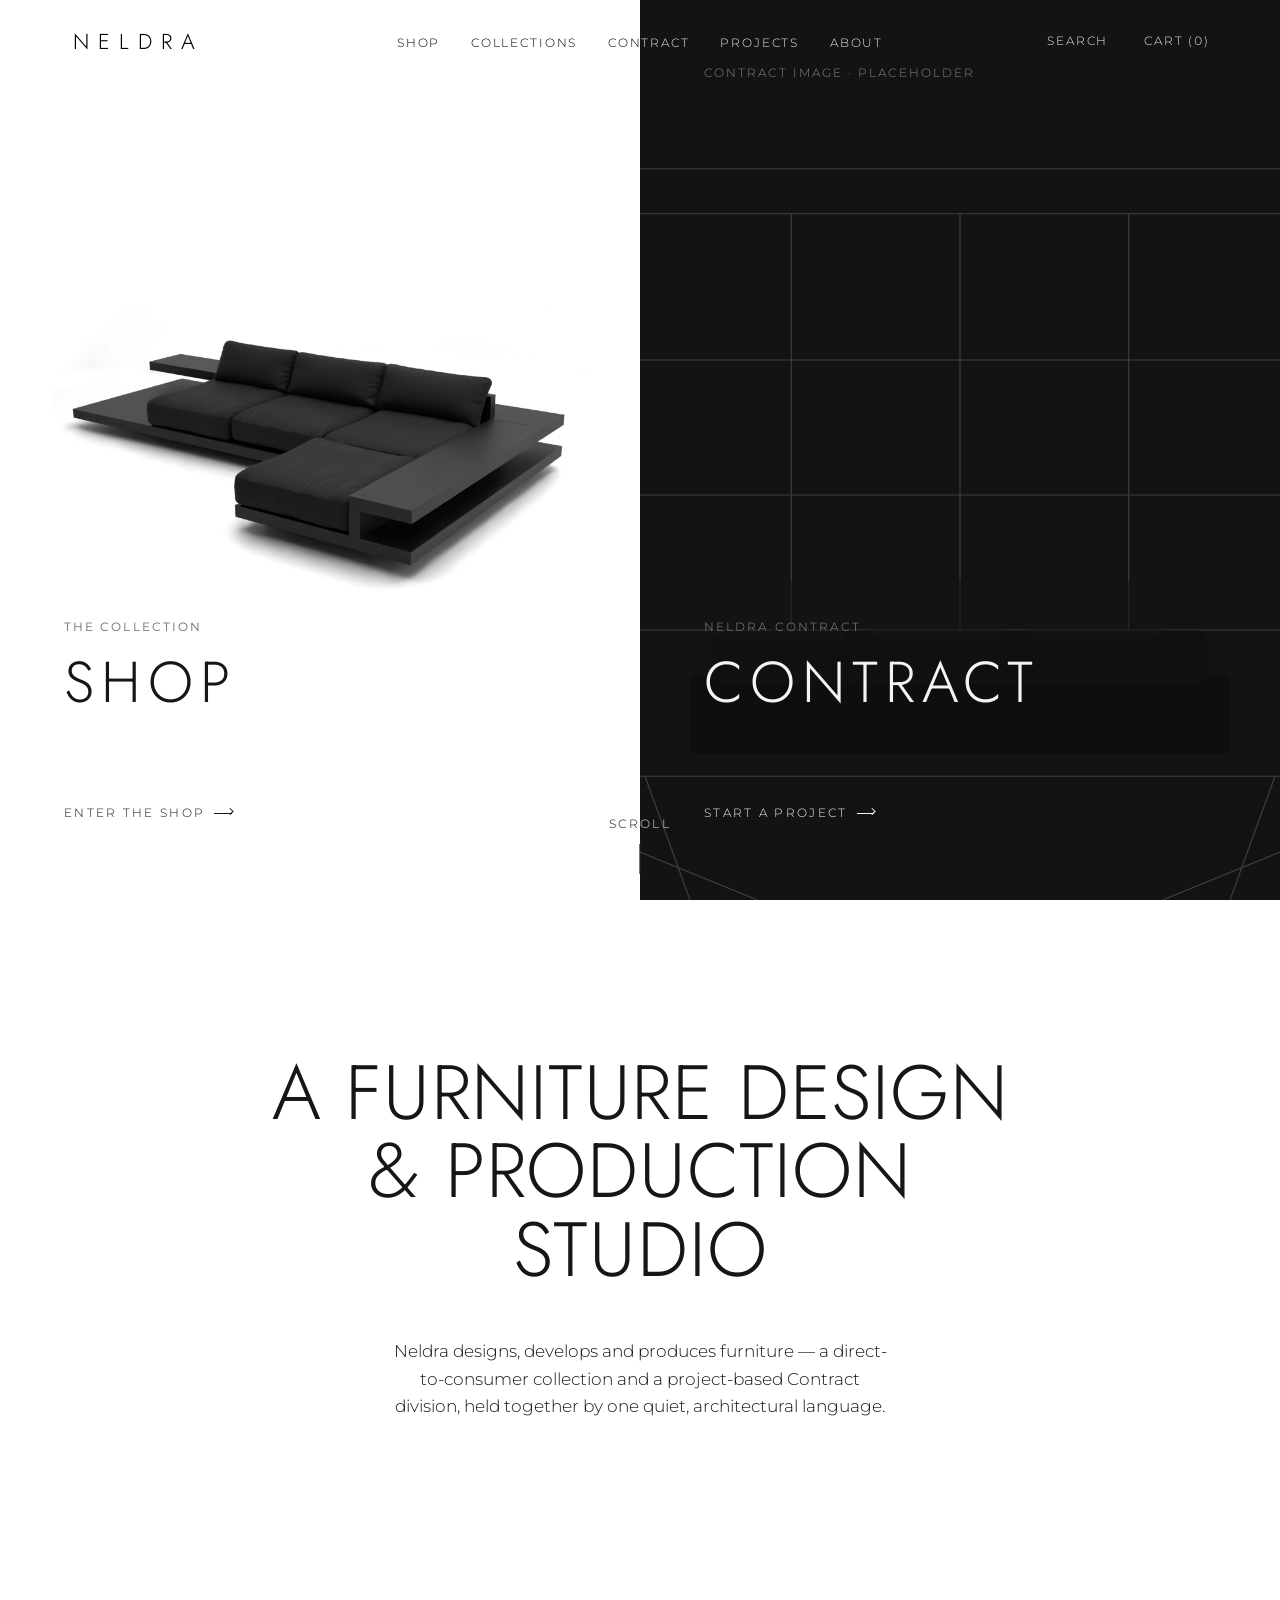
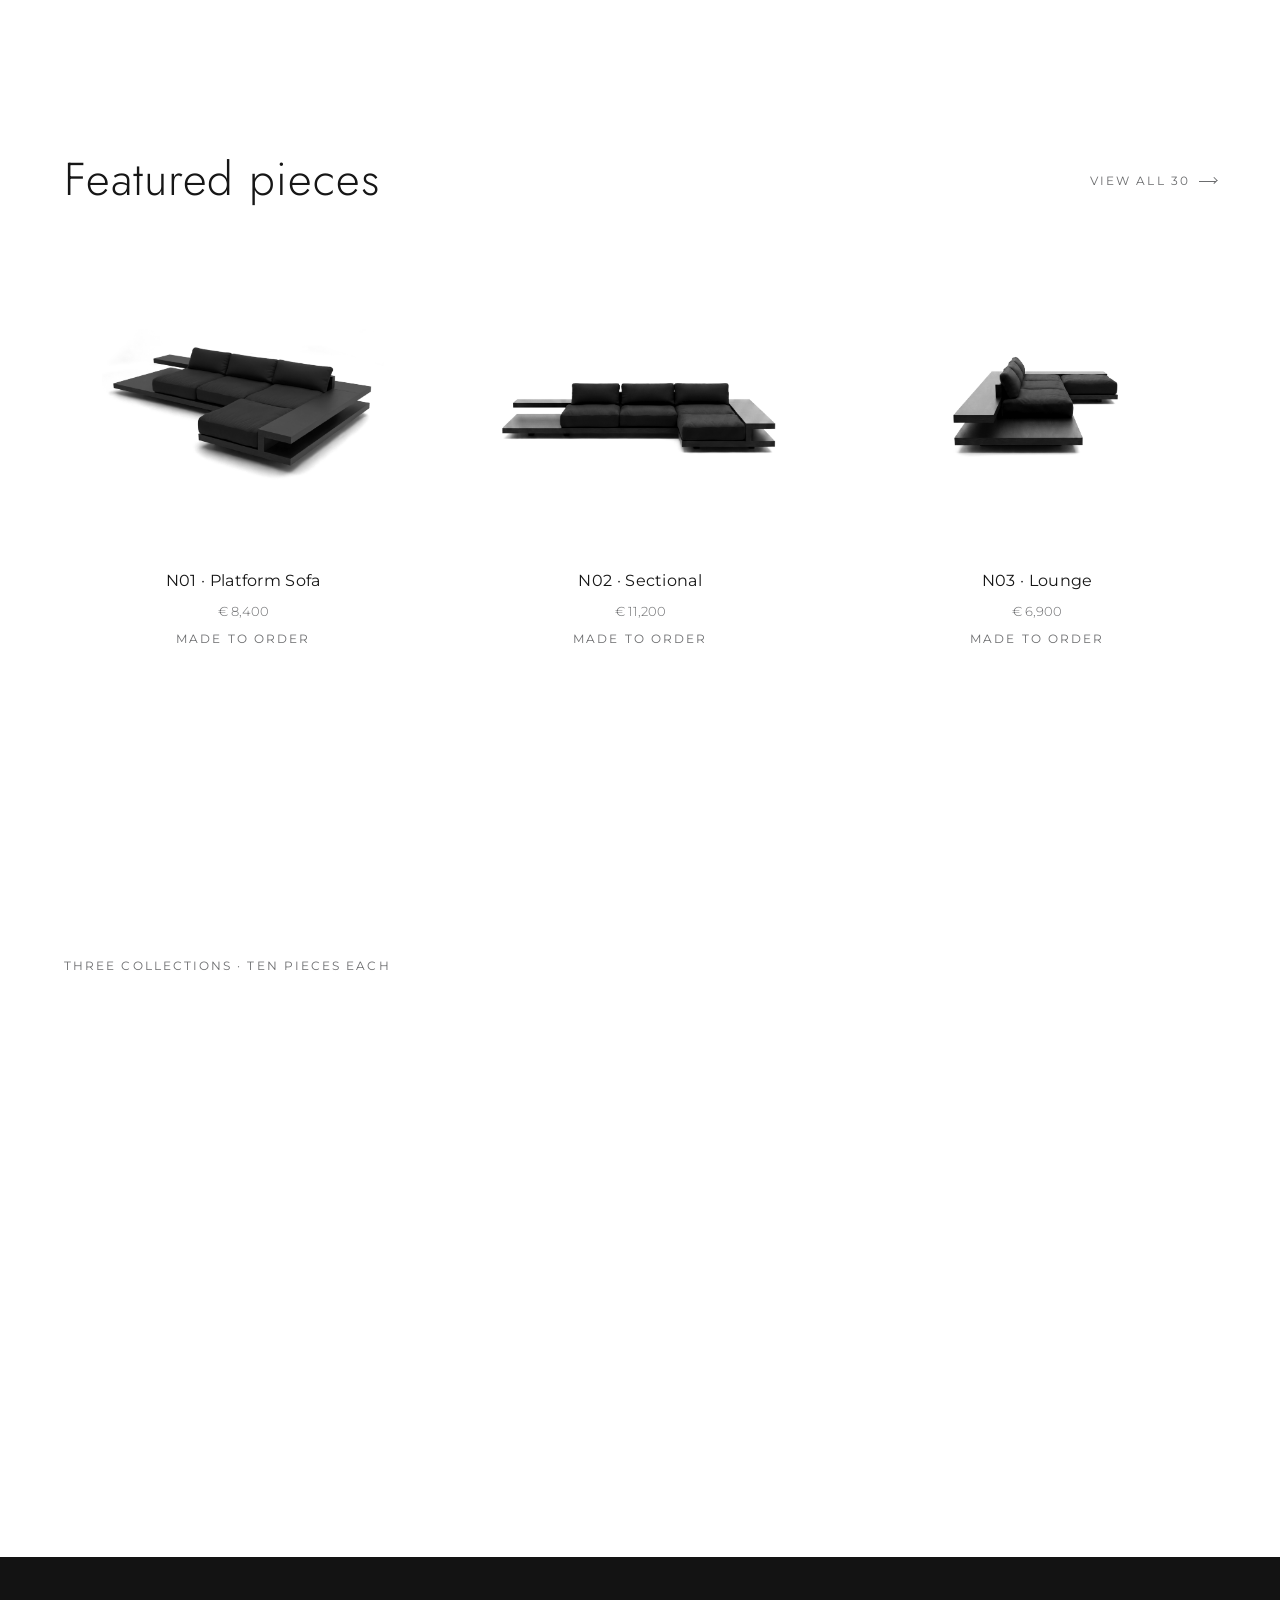
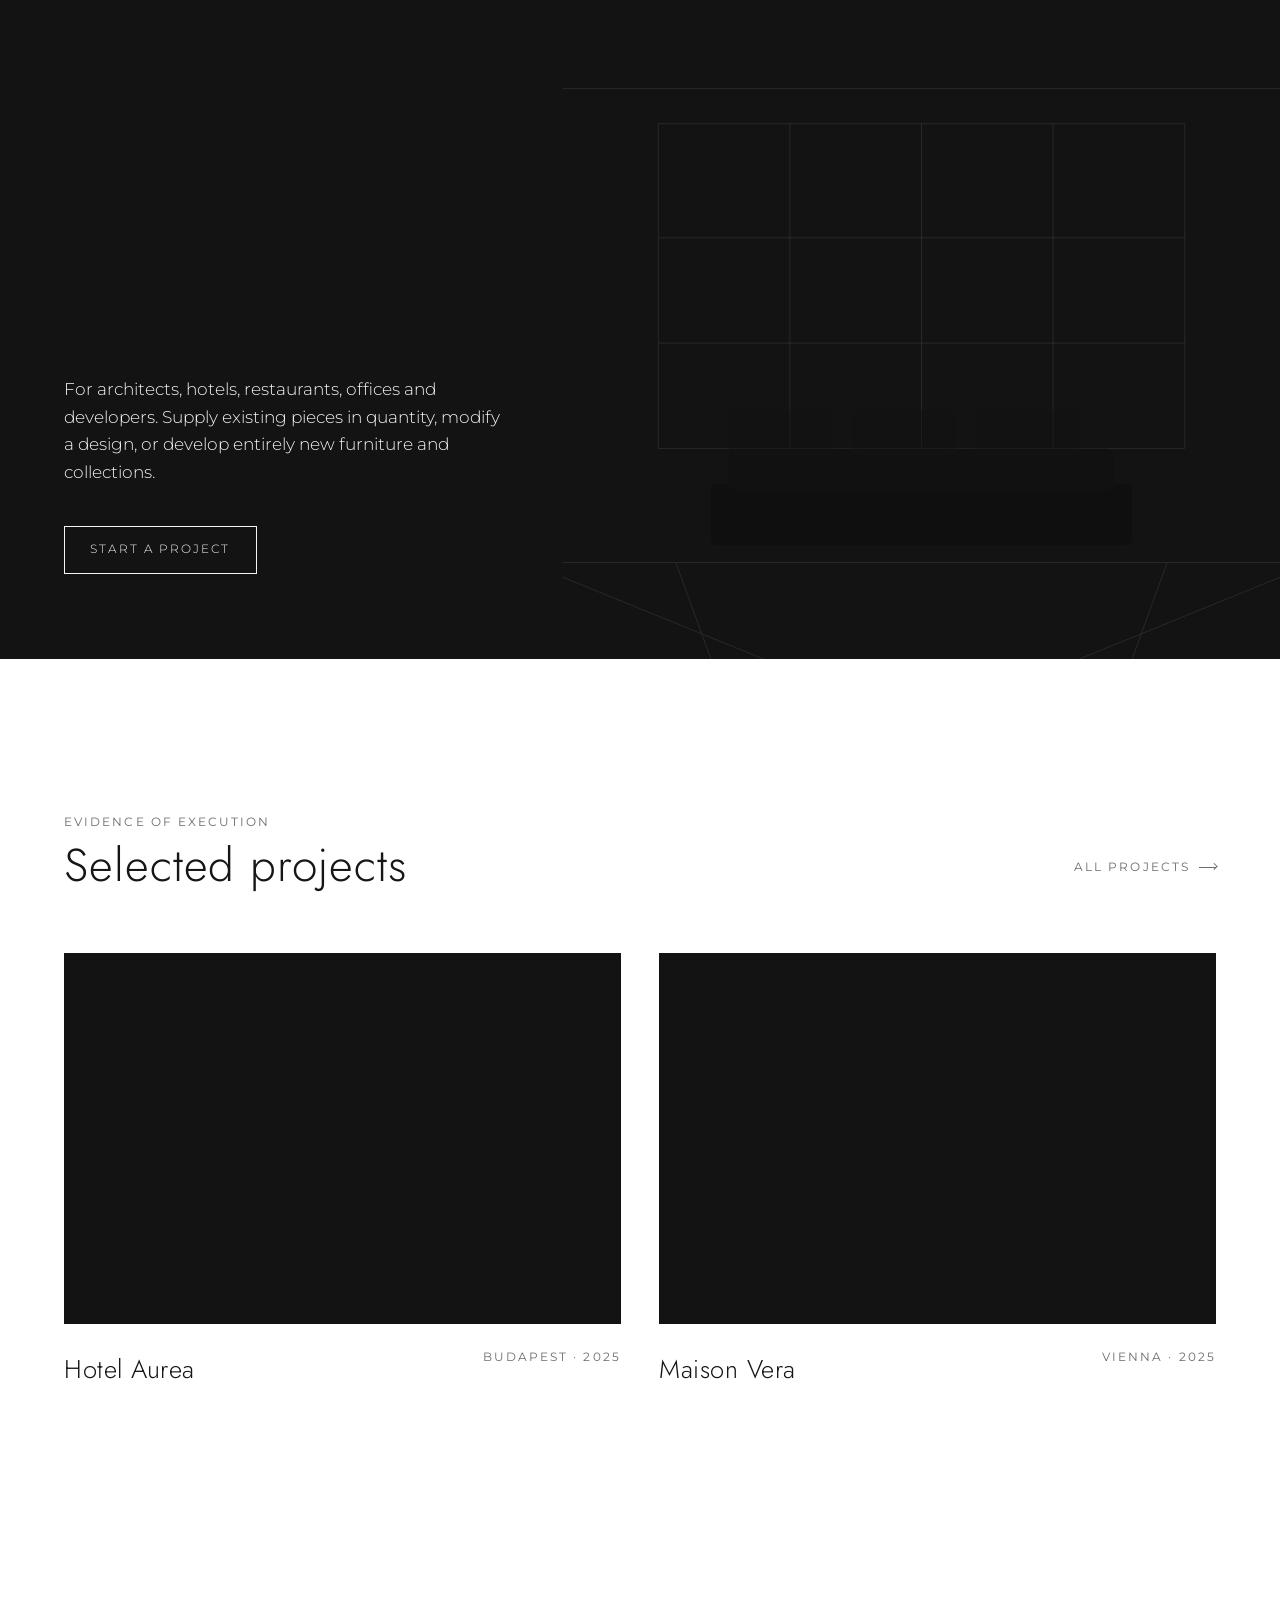
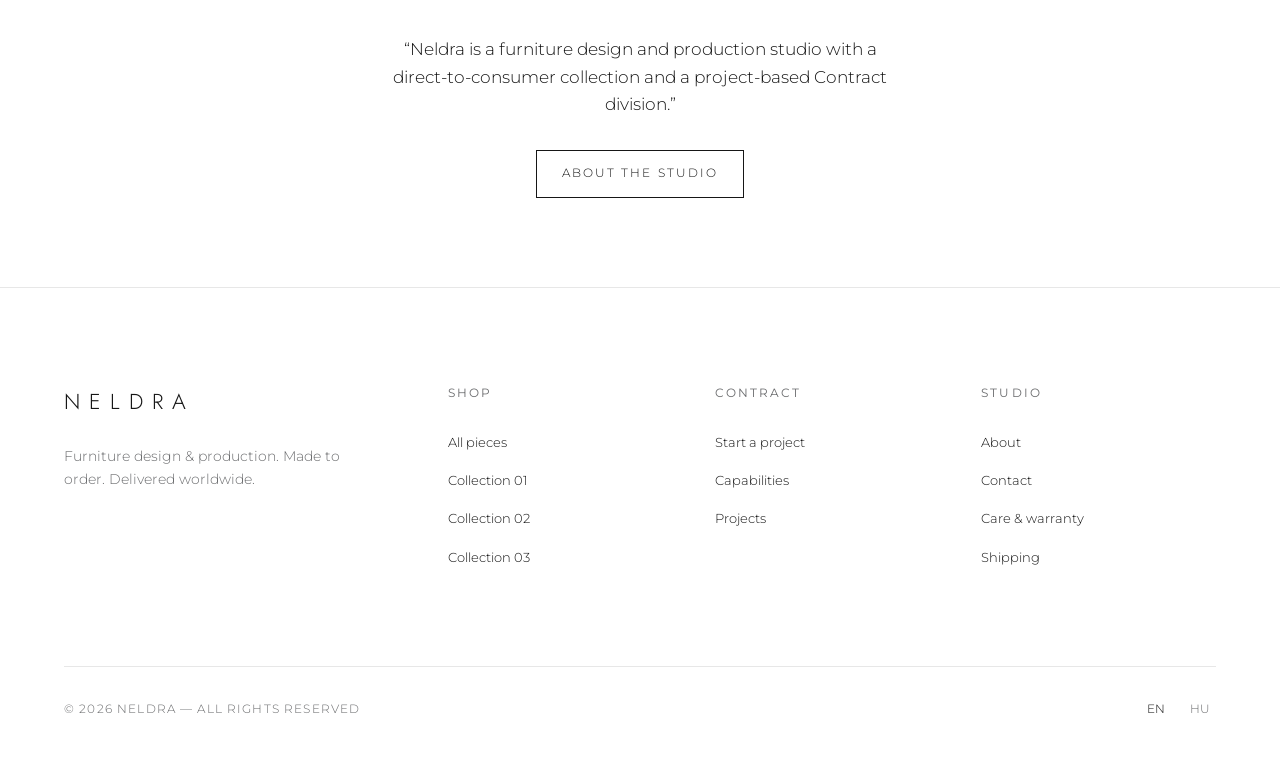
==== index.html @ cc779422 "Wire real N01 product photography into hero, shop grid, product gallery; standalone images via raw U" ====
<!doctype html>
<html lang="en">
<head>
  <meta charset="utf-8">
  <meta name="viewport" content="width=device-width, initial-scale=1">
  <title>NELDRA — Furniture Design & Production Studio</title>
  <meta name="description" content="Neldra is a furniture design and production studio with a direct-to-consumer collection and a project-based Contract division.">
  <link rel="preload" as="font" type="font/woff2" href="wp-content/themes/neldra/assets/fonts/jost-latin.woff2" crossorigin>
  <link rel="preload" as="font" type="font/woff2" href="wp-content/themes/neldra/assets/fonts/montserrat-latin.woff2" crossorigin>
  <link rel="stylesheet" href="wp-content/themes/neldra/assets/css/neldra.css">
</head>
<body data-page="home">
  <a class="btn--ghost" href="#main" style="position:absolute;left:-9999px">Skip to content</a>

  <!-- ===== Overlays ===== -->
  <div class="scrim" data-scrim></div>

  <div class="overlay" id="menu-overlay" role="dialog" aria-modal="true" aria-label="Menu">
    <button class="overlay__close" data-close>Close ×</button>
    <div class="overlay__body">
      <ul class="menu-list stack">
        <li><a href="shop.html">Shop</a></li>
        <li><a href="shop.html">Collections</a></li>
        <li><a href="contract.html">Contract</a></li>
        <li><a href="#projects">Projects</a></li>
        <li><a href="#about">About</a></li>
      </ul>
    </div>
  </div>

  <div class="overlay" id="search-overlay" role="dialog" aria-modal="true" aria-label="Search">
    <button class="overlay__close" data-close>Close ×</button>
    <div class="overlay__body wrap">
      <p class="meta" style="margin-bottom:1rem">Search</p>
      <input class="search-input" type="search" placeholder="Search products & projects…" aria-label="Search">
    </div>
  </div>

  <aside class="drawer" id="cart-drawer" role="dialog" aria-modal="true" aria-label="Cart">
    <div style="display:flex;justify-content:space-between;align-items:center">
      <span class="meta">Cart</span>
      <button class="overlay__close" data-close>Close ×</button>
    </div>
    <div class="overlay__body">
      <p class="body-soft" style="font-size:.9rem">Your cart is empty.</p>
    </div>
    <a class="btn btn--solid" href="shop.html">Explore the collection</a>
  </aside>

  <!-- ===== Header ===== -->
  <header class="site-header site-header--overlay" data-header>
    <div class="site-header__inner wrap">
      <a class="brand" href="index.html" aria-label="Neldra home">NELDRA</a>
      <nav class="nav-primary" aria-label="Primary">
        <ul>
          <li><a class="link" href="shop.html">Shop</a></li>
          <li><a class="link" href="shop.html">Collections</a></li>
          <li><a class="link" href="contract.html">Contract</a></li>
          <li><a class="link" href="#projects">Projects</a></li>
          <li><a class="link" href="#about">About</a></li>
        </ul>
      </nav>
      <div class="nav-util">
        <button data-open="search-overlay" aria-label="Open search">Search</button>
        <button data-open="cart-drawer" aria-label="Open cart">Cart&nbsp;(<span class="cart-count">0</span>)</button>
        <button class="nav-toggle" data-open="menu-overlay" aria-label="Open menu">Menu</button>
      </div>
    </div>
  </header>

  <main id="main">
    <!-- ===== Split-screen hero ===== -->
    <section class="hero" data-hero aria-label="Choose Shop or Contract">
      <a class="panel panel--shop" data-panel="shop" href="shop.html">
        <div class="panel__media">
          <img src="wp-content/themes/neldra/assets/img/products/n01-angle.jpg" alt="Neldra N01 Platform Sofa"
               style="position:absolute;left:50%;top:50%;width:84%;transform:translate(-50%,-50%);object-fit:contain">
        </div>
        <div class="panel__label">
          <span class="meta">The Collection</span>
          <span class="panel__title">Shop</span>
          <span class="panel__intro">Thirty finished pieces across three collections. Made to order, bought online.</span>
          <span class="panel__enter">Enter the shop <i class="arrow"></i></span>
        </div>
      </a>
      <a class="panel panel--contract" data-panel="contract" href="contract.html">
        <div class="panel__media">
          <div class="ph ph--contract"><span class="ph__note">Contract image · placeholder</span></div>
          <img src="wp-content/themes/neldra/assets/img/interior.svg" alt=""
               style="position:absolute;inset:0;width:100%;height:100%;object-fit:cover;opacity:.9">
        </div>
        <div class="panel__label">
          <span class="meta">Neldra Contract</span>
          <span class="panel__title">Contract</span>
          <span class="panel__intro">Furniture for projects, at scale — supplied, modified or developed from scratch.</span>
          <span class="panel__enter">Start a project <i class="arrow"></i></span>
        </div>
      </a>
      <div class="scroll-hint" aria-hidden="true"><span>Scroll</span><i></i></div>
    </section>

    <!-- ===== Brand statement ===== -->
    <section class="statement wrap">
      <h1 class="display upper" data-reveal>A furniture design<br>&amp; production studio</h1>
      <p class="lead" data-reveal data-reveal-delay="1">Neldra designs, develops and produces furniture — a direct-to-consumer collection and a project-based Contract division, held together by one quiet, architectural language.</p>
    </section>

    <!-- ===== Featured pieces ===== -->
    <section class="section wrap" aria-label="Featured pieces">
      <div class="section-head">
        <div>
          <p class="meta" data-reveal>Selected</p>
          <h2 data-reveal>Featured pieces</h2>
        </div>
        <a class="link meta" href="shop.html" data-reveal>View all 30 <i class="arrow"></i></a>
      </div>
      <div class="grid grid--3">
        <a class="product" href="product.html" data-reveal>
          <div class="product__media"><img src="wp-content/themes/neldra/assets/img/products/n01-angle.jpg" alt="N01 Platform Sofa"></div>
          <div class="product__meta">
            <div class="product__name">N01 · Platform Sofa</div>
            <div class="product__price">€ 8,400</div>
            <span class="product__tag meta">Made to order</span>
          </div>
        </a>
        <a class="product" href="product.html" data-reveal data-reveal-delay="1">
          <div class="product__media"><img src="wp-content/themes/neldra/assets/img/products/n01-front.jpg" alt="N02 Sectional"></div>
          <div class="product__meta">
            <div class="product__name">N02 · Sectional</div>
            <div class="product__price">€ 11,200</div>
            <span class="product__tag meta">Made to order</span>
          </div>
        </a>
        <a class="product" href="product.html" data-reveal data-reveal-delay="2">
          <div class="product__media"><img src="wp-content/themes/neldra/assets/img/products/n01-side.jpg" alt="N03 Lounge"></div>
          <div class="product__meta">
            <div class="product__name">N03 · Lounge</div>
            <div class="product__price">€ 6,900</div>
            <span class="product__tag meta">Made to order</span>
          </div>
        </a>
      </div>
    </section>

    <!-- ===== Collections ===== -->
    <section class="section wrap" aria-label="Collections">
      <div class="section-head">
        <div><p class="meta" data-reveal>Three collections · ten pieces each</p><h2 data-reveal>Collections</h2></div>
      </div>
      <div class="grid grid--3">
        <a class="project" href="shop.html" data-reveal>
          <div class="project__media"><div class="ph ph--shop" style="position:relative"><span class="ph__note">Collection 01</span></div></div>
          <div class="project__meta"><span class="project__name">Collection 01</span><span class="meta">10 pieces</span></div>
        </a>
        <a class="project" href="shop.html" data-reveal data-reveal-delay="1">
          <div class="project__media"><div class="ph ph--shop" style="position:relative"><span class="ph__note">Collection 02</span></div></div>
          <div class="project__meta"><span class="project__name">Collection 02</span><span class="meta">10 pieces</span></div>
        </a>
        <a class="project" href="shop.html" data-reveal data-reveal-delay="2">
          <div class="project__media"><div class="ph ph--shop" style="position:relative"><span class="ph__note">Collection 03</span></div></div>
          <div class="project__meta"><span class="project__name">Collection 03</span><span class="meta">10 pieces</span></div>
        </a>
      </div>
    </section>

    <!-- ===== Contract teaser (dark) ===== -->
    <section class="block-dark bleed" id="contract" aria-label="Contract">
      <div class="contract-teaser wrap">
        <div class="panel__media" style="opacity:.5">
          <img src="wp-content/themes/neldra/assets/img/interior.svg" alt="" style="position:absolute;right:0;top:0;width:56%;height:100%;object-fit:cover">
        </div>
        <div class="contract-teaser__content" style="position:relative;z-index:2">
          <p class="meta" data-reveal>Neldra Contract</p>
          <h2 class="display upper" data-reveal data-reveal-delay="1">Furniture for<br>projects, at scale</h2>
          <p class="lead" data-reveal data-reveal-delay="2">For architects, hotels, restaurants, offices and developers. Supply existing pieces in quantity, modify a design, or develop entirely new furniture and collections.</p>
          <p data-reveal data-reveal-delay="3" style="margin-top:2.5rem">
            <a class="btn btn--on-dark" href="contract.html">Start a project</a>
          </p>
        </div>
      </div>
    </section>

    <!-- ===== Projects teaser ===== -->
    <section class="section wrap" id="projects" aria-label="Projects">
      <div class="section-head">
        <div><p class="meta" data-reveal>Evidence of execution</p><h2 data-reveal>Selected projects</h2></div>
        <a class="link meta" href="contract.html" data-reveal>All projects <i class="arrow"></i></a>
      </div>
      <div class="grid grid--2">
        <a class="project" href="contract.html" data-reveal>
          <div class="project__media"><div class="ph ph--contract" style="position:relative"><span class="ph__note">Hotel · Budapest</span></div></div>
          <div class="project__meta"><span class="project__name">Hotel Aurea</span><span class="meta">Budapest · 2025</span></div>
        </a>
        <a class="project" href="contract.html" data-reveal data-reveal-delay="1">
          <div class="project__media"><div class="ph ph--contract" style="position:relative"><span class="ph__note">Restaurant · Vienna</span></div></div>
          <div class="project__meta"><span class="project__name">Maison Vera</span><span class="meta">Vienna · 2025</span></div>
        </a>
      </div>
    </section>

    <!-- ===== About strip ===== -->
    <section class="section--tight wrap center" id="about">
      <p class="lead" data-reveal style="margin-inline:auto">“Neldra is a furniture design and production studio with a direct-to-consumer collection and a project-based Contract division.”</p>
      <p data-reveal data-reveal-delay="1" style="margin-top:2rem"><a class="btn" href="#about">About the studio</a></p>
    </section>
  </main>

  <!-- ===== Footer ===== -->
  <footer class="site-footer">
    <div class="wrap">
      <div class="footer-grid">
        <div class="footer-brand">
          <span class="brand">NELDRA</span>
          <p class="body-soft" style="font-size:.85rem;max-width:32ch">Furniture design &amp; production. Made to order. Delivered worldwide.</p>
        </div>
        <div class="footer-col">
          <h4>Shop</h4>
          <ul><li><a class="link" href="shop.html">All pieces</a></li><li><a class="link" href="shop.html">Collection 01</a></li><li><a class="link" href="shop.html">Collection 02</a></li><li><a class="link" href="shop.html">Collection 03</a></li></ul>
        </div>
        <div class="footer-col">
          <h4>Contract</h4>
          <ul><li><a class="link" href="contract.html">Start a project</a></li><li><a class="link" href="contract.html">Capabilities</a></li><li><a class="link" href="contract.html">Projects</a></li></ul>
        </div>
        <div class="footer-col">
          <h4>Studio</h4>
          <ul><li><a class="link" href="#about">About</a></li><li><a class="link" href="#">Contact</a></li><li><a class="link" href="#">Care &amp; warranty</a></li><li><a class="link" href="#">Shipping</a></li></ul>
        </div>
      </div>
      <div class="footer-bottom">
        <span>© 2026 Neldra — All rights reserved</span>
        <span class="lang-switch" data-lang>
          <button aria-pressed="true">EN</button>
          <button aria-pressed="false">HU</button>
        </span>
      </div>
    </div>
  </footer>

  <script src="wp-content/themes/neldra/assets/js/neldra.js"></script>
</body>
</html>
---- wp-content/themes/neldra/assets/css/neldra.css ----
/* ==========================================================================
   NELDRA — Design System
   A white architectural gallery. Furniture is the hero. Whitespace is a
   feature. Motion is quiet. See /docs/02-design-system.md.
   ========================================================================== */
@import url("../fonts/fonts.css");

/* --------------------------------------------------------------------------
   1. Tokens
   -------------------------------------------------------------------------- */
:root {
  /* Colour */
  --c-bg:          #ffffff;
  --c-bg-soft:     #f7f7f6;
  --c-grey-light:  #e8e9ea;
  --c-grey-mid:    #a5a7a9;
  --c-text:        #161616;
  --c-text-soft:   #6b6c6e;
  --c-line:        rgba(22, 22, 22, .10);
  --c-line-soft:   rgba(22, 22, 22, .06);
  --c-dark:        #131313;
  --c-on-dark:     #f4f4f3;
  --c-accent:      #8a97a0; /* cold, desaturated — used almost never */

  /* Type */
  --font-display: "TRT Cenzo Demo", "Jost", "Montserrat", system-ui, sans-serif;
  --font-body:    "Montserrat", system-ui, -apple-system, "Segoe UI", sans-serif;

  /* Fluid type scale */
  --fs-hero:    clamp(3rem, 9vw, 8rem);
  --fs-display: clamp(2.4rem, 6vw, 5.5rem);
  --fs-h2:      clamp(1.8rem, 3.6vw, 3.4rem);
  --fs-h3:      clamp(1.3rem, 2vw, 1.9rem);
  --fs-lead:    clamp(1.05rem, 1.35vw, 1.35rem);
  --fs-body:    1rem;
  --fs-small:   .8125rem;
  --fs-meta:    .72rem;

  /* Spacing (8px base) */
  --sp-1: .5rem;   --sp-2: 1rem;   --sp-3: 1.5rem;  --sp-4: 2rem;
  --sp-6: 3rem;    --sp-8: 4rem;   --sp-12: 6rem;   --sp-16: 8rem;
  --sp-24: 12rem;  --sp-32: 16rem;
  --section-y: clamp(5rem, 12vw, 12rem);

  /* Layout */
  --wrap: 1600px;
  --gutter: clamp(1.25rem, 5vw, 5rem);
  --header-h: 84px;

  /* Motion */
  --ease-brand: cubic-bezier(.22, 1, .36, 1);
  --ease-soft:  cubic-bezier(.4, 0, .2, 1);
  --dur-fast: .2s;
  --dur-base: .45s;
  --dur-slow: .65s;

  /* z-index */
  --z-header: 100;
  --z-overlay: 200;
  --z-cursor: 500;
}

/* --------------------------------------------------------------------------
   2. Reset / base
   -------------------------------------------------------------------------- */
*, *::before, *::after { box-sizing: border-box; }
* { margin: 0; }
html {
  -webkit-text-size-adjust: 100%;
  scroll-behavior: smooth;
}
body {
  font-family: var(--font-body);
  font-weight: 300;
  font-size: var(--fs-body);
  line-height: 1.7;
  color: var(--c-text);
  background: var(--c-bg);
  -webkit-font-smoothing: antialiased;
  -moz-osx-font-smoothing: grayscale;
  text-rendering: optimizeLegibility;
  overflow-x: hidden;
}
img, picture, svg, video { display: block; max-width: 100%; height: auto; }
a { color: inherit; text-decoration: none; }
button { font: inherit; color: inherit; background: none; border: 0; cursor: pointer; }
ul { list-style: none; padding: 0; }
::selection { background: var(--c-text); color: var(--c-bg); }
:focus-visible { outline: 1.5px solid var(--c-text); outline-offset: 3px; }

/* --------------------------------------------------------------------------
   3. Typography helpers
   -------------------------------------------------------------------------- */
.display, h1, h2, h3 {
  font-family: var(--font-display);
  font-weight: 300;
  line-height: 1.02;
  letter-spacing: .01em;
}
.hero-title { font-size: var(--fs-hero); letter-spacing: .04em; }
.display    { font-size: var(--fs-display); }
h2, .h2     { font-size: var(--fs-h2); letter-spacing: .02em; }
h3, .h3     { font-size: var(--fs-h3); letter-spacing: .02em; }
.upper { text-transform: uppercase; }
.lead {
  font-size: var(--fs-lead);
  line-height: 1.6;
  font-weight: 300;
  max-width: 46ch;
  color: var(--c-text);
}
.meta {
  font-family: var(--font-body);
  font-size: var(--fs-meta);
  letter-spacing: .18em;
  text-transform: uppercase;
  font-weight: 400;
  color: var(--c-text-soft);
}
.body-soft { color: var(--c-text-soft); }

/* --------------------------------------------------------------------------
   4. Layout primitives
   -------------------------------------------------------------------------- */
.wrap {
  width: 100%;
  max-width: var(--wrap);
  margin-inline: auto;
  padding-inline: var(--gutter);
}
.section { padding-block: var(--section-y); }
.section--tight { padding-block: clamp(3rem, 7vw, 7rem); }
.bleed { width: 100%; }
.stack > * + * { margin-top: var(--sp-3); }
.center { text-align: center; }
.divider { height: 1px; background: var(--c-line); border: 0; }

/* --------------------------------------------------------------------------
   5. Buttons / links
   -------------------------------------------------------------------------- */
.btn {
  display: inline-flex;
  align-items: center;
  gap: .8em;
  font-family: var(--font-body);
  font-size: var(--fs-meta);
  letter-spacing: .18em;
  text-transform: uppercase;
  padding: 1.15em 2.2em;
  border: 1px solid var(--c-text);
  color: var(--c-text);
  background: transparent;
  transition: background var(--dur-base) var(--ease-soft),
              color var(--dur-base) var(--ease-soft);
}
.btn:hover { background: var(--c-text); color: var(--c-bg); }
.btn--solid { background: var(--c-text); color: var(--c-bg); }
.btn--solid:hover { background: transparent; color: var(--c-text); }
.btn--ghost { border-color: transparent; padding-inline: 0; }
.btn--on-dark { border-color: var(--c-on-dark); color: var(--c-on-dark); }
.btn--on-dark:hover { background: var(--c-on-dark); color: var(--c-dark); }

/* animated underline link */
.link {
  position: relative;
  display: inline-block;
  padding-bottom: 2px;
}
.link::after {
  content: "";
  position: absolute;
  left: 0; bottom: 0;
  width: 100%; height: 1px;
  background: currentColor;
  transform: scaleX(0);
  transform-origin: right;
  transition: transform var(--dur-base) var(--ease-brand);
}
.link:hover::after { transform: scaleX(1); transform-origin: left; }

/* --------------------------------------------------------------------------
   6. Header / overlay nav
   -------------------------------------------------------------------------- */
.site-header {
  position: fixed;
  inset: 0 0 auto 0;
  z-index: var(--z-header);
  height: var(--header-h);
  display: flex;
  align-items: center;
  transition: background var(--dur-base) var(--ease-soft),
              transform var(--dur-base) var(--ease-soft),
              height var(--dur-base) var(--ease-soft);
}
.site-header__inner {
  width: 100%;
  max-width: none;
  display: grid;
  grid-template-columns: 1fr auto 1fr;
  align-items: center;
  gap: var(--sp-4);
}
/* Over the split hero: blend so the wordmark/nav read on light AND dark. */
.site-header--overlay { mix-blend-mode: difference; }
.site-header--overlay .site-header__inner,
.site-header--overlay a,
.site-header--overlay button { color: #fff; }
/* Solid state (internal pages or after scrolling past hero) */
.site-header--solid {
  background: rgba(255,255,255,.85);
  -webkit-backdrop-filter: blur(12px);
  backdrop-filter: blur(12px);
  border-bottom: 1px solid var(--c-line-soft);
  mix-blend-mode: normal;
}
.site-header--solid a, .site-header--solid button { color: var(--c-text); }
.site-header.is-hidden { transform: translateY(-100%); }

.brand {
  font-family: var(--font-display);
  font-weight: 300;
  font-size: 1.35rem;
  letter-spacing: .42em;
  text-transform: uppercase;
  padding-left: .42em; /* optically balance the tracking */
}
.nav-primary { justify-self: center; }
.nav-primary ul { display: flex; gap: clamp(1rem, 2.4vw, 2.6rem); }
.nav-primary a { font-size: var(--fs-meta); letter-spacing: .16em; text-transform: uppercase; }
.nav-util {
  justify-self: end;
  display: flex;
  align-items: center;
  gap: var(--sp-3);
}
.nav-util button { font-size: var(--fs-meta); letter-spacing: .16em; text-transform: uppercase; }
.cart-count { font-variant-numeric: tabular-nums; }
.nav-toggle { display: none; }

/* --------------------------------------------------------------------------
   7. Split-screen hero
   -------------------------------------------------------------------------- */
.hero {
  height: 100svh;
  min-height: 640px;
  width: 100%;
  display: flex;
  overflow: hidden;
}
.panel {
  position: relative;
  flex: 1 1 0%;   /* basis 0 so flex-grow ratios drive the moving boundary */
  min-width: 0;
  display: flex;
  align-items: flex-end;
  overflow: hidden;
  color: var(--c-on-dark);
  transition: flex-grow var(--dur-slow) var(--ease-brand);
  will-change: flex-grow;
}
/* moving boundary via flex-grow */
.hero[data-hover="shop"]     .panel--shop     { flex-grow: 1.6; }
.hero[data-hover="shop"]     .panel--contract { flex-grow: .9; }
.hero[data-hover="contract"] .panel--contract { flex-grow: 1.6; }
.hero[data-hover="contract"] .panel--shop     { flex-grow: .9; }

.panel__media {
  position: absolute;
  inset: 0;
  transition: transform var(--dur-slow) var(--ease-brand);
  will-change: transform;
}
.panel:hover .panel__media,
.hero[data-hover] .panel.is-active .panel__media { transform: scale(1.04); }

.panel__label {
  position: relative;
  z-index: 2;
  padding: var(--gutter);
  padding-bottom: clamp(2.5rem, 6vw, 5rem);
  width: 100%;
  display: flex;
  flex-direction: column;
  gap: var(--sp-2);
}
.panel__title {
  font-family: var(--font-display);
  font-weight: 300;
  font-size: clamp(2.2rem, 4.5vw, 4.5rem);
  letter-spacing: .12em;
  text-transform: uppercase;
  line-height: 1;
}
.panel__intro {
  font-size: var(--fs-small);
  letter-spacing: .04em;
  max-width: 34ch;
  opacity: .85;
  transform: translateY(6px);
  opacity: 0;
  transition: opacity var(--dur-base) var(--ease-brand) .05s,
              transform var(--dur-base) var(--ease-brand) .05s;
}
.panel:hover .panel__intro,
.panel.is-active .panel__intro,
.panel:focus-visible .panel__intro { opacity: .9; transform: none; }
.panel__enter {
  margin-top: var(--sp-2);
  font-size: var(--fs-meta);
  letter-spacing: .2em;
  text-transform: uppercase;
  display: inline-flex;
  align-items: center;
  gap: .7em;
}
.panel__enter .arrow { margin-left: .1em; transition: transform var(--dur-base) var(--ease-brand); }
.panel:hover .panel__enter .arrow { transform: translateX(6px); }

/* CSS-drawn arrow (font-independent, always renders) */
.arrow {
  display: inline-block;
  position: relative;
  width: 1.5em;
  height: 1px;
  background: currentColor;
  vertical-align: middle;
  margin-left: .35em;
}
.arrow::after {
  content: "";
  position: absolute;
  right: 0; top: 50%;
  width: .42em; height: .42em;
  border-top: 1px solid currentColor;
  border-right: 1px solid currentColor;
  transform: translateY(-50%) rotate(45deg);
  transform-origin: right center;
}

/* thin dividing line between panels */
.hero::after {
  content: "";
  position: absolute;
  top: 0; bottom: 0; left: 50%;
  width: 1px;
  background: rgba(255,255,255,.35);
  z-index: 3;
  pointer-events: none;
  opacity: 0;
  transition: opacity var(--dur-base) ease;
}

/* Placeholder art (until real photography is dropped in) */
.ph { position: absolute; inset: 0; }
.ph--shop { background: #f2f2f0; }
.ph--contract { background: var(--c-dark); }
.ph__note {
  position: absolute; top: var(--gutter); left: var(--gutter);
  font-size: var(--fs-meta); letter-spacing: .18em; text-transform: uppercase;
  opacity: .5;
}
.ph--shop .ph__note { color: #9a9a97; }
.panel--shop { color: var(--c-text); background: #fff; }
.panel--shop .panel__intro { opacity: 0; }
.panel--shop:hover .panel__intro,
.panel--shop.is-active .panel__intro { opacity: .7; }

/* scroll hint */
.scroll-hint {
  position: absolute;
  left: 50%; bottom: 1.6rem;
  transform: translateX(-50%);
  z-index: 5;
  font-size: var(--fs-meta);
  letter-spacing: .2em;
  text-transform: uppercase;
  color: #fff;
  mix-blend-mode: difference;
  display: flex; flex-direction: column; align-items: center; gap: .6rem;
}
.scroll-hint span { animation: nudge 2.4s var(--ease-soft) infinite; }
.scroll-hint i { width: 1px; height: 30px; background: currentColor; display: block; opacity: .6; }
@keyframes nudge { 0%,100% { transform: translateY(0);} 50% { transform: translateY(6px);} }

/* --------------------------------------------------------------------------
   8. Editorial / content sections
   -------------------------------------------------------------------------- */
.statement {
  padding-block: var(--section-y);
  text-align: center;
}
.statement .display { max-width: 18ch; margin-inline: auto; }
.statement .lead { margin: var(--sp-6) auto 0; text-align: center; }

.section-head {
  display: flex;
  align-items: flex-end;
  justify-content: space-between;
  gap: var(--sp-4);
  margin-bottom: var(--sp-8);
  flex-wrap: wrap;
}
.section-head .meta { margin-bottom: .6rem; }

/* Full-bleed image block (editorial) */
.figure {
  position: relative;
  width: 100%;
  aspect-ratio: 16 / 9;
  background: var(--c-bg-soft);
  overflow: hidden;
}
.figure--tall { aspect-ratio: 4 / 5; }
.figure__media { position: absolute; inset: 0; }
.figure img { width: 100%; height: 100%; object-fit: cover; }

/* --------------------------------------------------------------------------
   9. Product card (borderless, floats on white)
   -------------------------------------------------------------------------- */
.grid {
  display: grid;
  gap: clamp(2rem, 4vw, 4.5rem) clamp(1.5rem, 3vw, 3rem);
}
.grid--2 { grid-template-columns: repeat(2, 1fr); }
.grid--3 { grid-template-columns: repeat(3, 1fr); }
.grid--4 { grid-template-columns: repeat(4, 1fr); }
.grid--5 { grid-template-columns: repeat(5, 1fr); }

.product {
  display: flex;
  flex-direction: column;
  align-items: center;
  text-align: center;
}
.product__media {
  position: relative;
  width: 100%;
  aspect-ratio: 4 / 3;
  display: grid;
  place-items: center;
  background: transparent; /* blends into the white page — no card, no border */
  padding: clamp(1rem, 3vw, 2.5rem);
}
.product__media img,
.product__media svg {
  width: 100%;
  height: 100%;
  object-fit: contain;
  transition: transform var(--dur-base) var(--ease-brand),
              opacity var(--dur-base) var(--ease-soft);
}
.product:hover .product__media img,
.product:hover .product__media svg { transform: scale(1.035); }
.product__meta { margin-top: var(--sp-3); }
.product__name {
  font-family: var(--font-body);
  font-weight: 400;
  font-size: 1rem;
  letter-spacing: .02em;
}
.product__price { font-size: var(--fs-small); color: var(--c-text-soft); margin-top: .35rem; }
.product__tag { display: block; margin-top: .5rem; }

/* Grid density control */
.grid-control {
  display: flex;
  align-items: center;
  gap: var(--sp-3);
  justify-content: flex-end;
}
.grid-control__label { font-size: var(--fs-meta); letter-spacing: .18em; text-transform: uppercase; color: var(--c-text-soft); }
.grid-control button {
  font-size: var(--fs-small);
  width: 2em; height: 2em;
  color: var(--c-text-soft);
  transition: color var(--dur-fast) ease;
}
.grid-control button[aria-pressed="true"] { color: var(--c-text); text-decoration: underline; text-underline-offset: 4px; }

/* --------------------------------------------------------------------------
   10. Dark / contract block
   -------------------------------------------------------------------------- */
.block-dark {
  background: var(--c-dark);
  color: var(--c-on-dark);
}
.block-dark .meta { color: rgba(244,244,243,.6); }
.block-dark .lead { color: var(--c-on-dark); }
.contract-teaser {
  position: relative;
  min-height: 78vh;
  display: flex;
  align-items: center;
}
.contract-teaser__content { max-width: 40ch; }

/* Sectors / capabilities lists */
.rows { border-top: 1px solid var(--c-line); }
.rows li {
  border-bottom: 1px solid var(--c-line);
  padding-block: clamp(1rem, 2.4vw, 1.9rem);
  display: flex;
  align-items: baseline;
  justify-content: space-between;
  gap: var(--sp-4);
  transition: padding-left var(--dur-base) var(--ease-brand);
}
.rows li:hover { padding-left: var(--sp-3); }
.rows .row__title { font-family: var(--font-display); font-size: var(--fs-h3); letter-spacing: .02em; }
.rows .row__note { font-size: var(--fs-small); color: var(--c-text-soft); max-width: 40ch; text-align: right; }
.block-dark .rows { border-color: rgba(244,244,243,.16); }
.block-dark .rows li { border-color: rgba(244,244,243,.16); }
.block-dark .rows .row__note { color: rgba(244,244,243,.55); }

/* --------------------------------------------------------------------------
   11. Project cards
   -------------------------------------------------------------------------- */
.project {
  display: block;
}
.project__media {
  aspect-ratio: 3 / 2;
  background: var(--c-bg-soft);
  overflow: hidden;
}
.project__media > * { width: 100%; height: 100%; object-fit: cover; transition: transform var(--dur-slow) var(--ease-brand); }
.project:hover .project__media > * { transform: scale(1.04); }
.project__meta { margin-top: var(--sp-3); display: flex; justify-content: space-between; gap: var(--sp-3); }
.project__name { font-family: var(--font-display); font-size: var(--fs-h3); letter-spacing: .02em; }

/* --------------------------------------------------------------------------
   12. Product page
   -------------------------------------------------------------------------- */
.pdp {
  display: grid;
  grid-template-columns: 1.35fr 1fr;
  gap: clamp(2rem, 5vw, 6rem);
  align-items: start;
}
.pdp__gallery { display: grid; gap: var(--sp-4); }
.pdp__figure {
  aspect-ratio: 4 / 3;
  display: grid;
  place-items: center;
  padding: clamp(1.5rem, 4vw, 4rem);
}
.pdp__figure img, .pdp__figure svg { width: 100%; height: 100%; object-fit: contain; }
.pdp__info { position: sticky; top: calc(var(--header-h) + 1.5rem); }
.pdp__price { font-size: var(--fs-h3); font-family: var(--font-display); margin-top: var(--sp-2); }
.pdp__row { display: flex; gap: var(--sp-2); flex-wrap: wrap; margin-top: var(--sp-4); }
.swatch {
  border: 1px solid var(--c-line);
  padding: .8em 1.2em;
  font-size: var(--fs-small);
  transition: border-color var(--dur-fast) ease;
}
.swatch[aria-pressed="true"], .swatch:hover { border-color: var(--c-text); }
.qty { display: inline-flex; align-items: center; border: 1px solid var(--c-line); }
.qty button { width: 2.6em; height: 2.6em; }
.qty input { width: 3em; text-align: center; border: 0; font: inherit; }
.pdp__cta { display: grid; gap: var(--sp-2); margin-top: var(--sp-6); }

/* Accordion */
.acc { border-top: 1px solid var(--c-line); margin-top: var(--sp-8); }
.acc__item { border-bottom: 1px solid var(--c-line); }
.acc__head {
  width: 100%;
  display: flex; align-items: center; justify-content: space-between;
  padding-block: 1.35rem;
  font-size: var(--fs-small); letter-spacing: .12em; text-transform: uppercase;
}
.acc__icon { transition: transform var(--dur-base) var(--ease-brand); }
.acc__item[aria-expanded="true"] .acc__icon { transform: rotate(45deg); }
.acc__body {
  overflow: hidden;
  max-height: 0;
  transition: max-height var(--dur-base) var(--ease-brand);
}
.acc__body > div { padding-bottom: 1.6rem; color: var(--c-text-soft); font-size: var(--fs-small); }

/* --------------------------------------------------------------------------
   13. Footer
   -------------------------------------------------------------------------- */
.site-footer {
  border-top: 1px solid var(--c-line);
  padding-block: var(--sp-12) var(--sp-6);
}
.footer-grid {
  display: grid;
  grid-template-columns: 1.5fr repeat(3, 1fr);
  gap: var(--sp-6) var(--sp-4);
}
.footer-brand .brand { padding-left: 0; display: inline-block; margin-bottom: var(--sp-3); }
.footer-col h4 { font-family: var(--font-body); font-size: var(--fs-meta); letter-spacing: .18em; text-transform: uppercase; color: var(--c-text-soft); font-weight: 400; margin-bottom: var(--sp-3); }
.footer-col li + li { margin-top: .7rem; }
.footer-col a { font-size: var(--fs-small); }
.footer-bottom {
  margin-top: var(--sp-12);
  padding-top: var(--sp-4);
  border-top: 1px solid var(--c-line);
  display: flex; justify-content: space-between; align-items: center; gap: var(--sp-3);
  flex-wrap: wrap;
  font-size: var(--fs-meta); letter-spacing: .1em; text-transform: uppercase; color: var(--c-text-soft);
}
.lang-switch { display: flex; gap: .8rem; }
.lang-switch button[aria-pressed="true"] { color: var(--c-text); }

/* --------------------------------------------------------------------------
   14. Overlays (menu / search / cart)
   -------------------------------------------------------------------------- */
.overlay {
  position: fixed;
  inset: 0;
  z-index: var(--z-overlay);
  background: var(--c-bg);
  padding: var(--gutter);
  display: flex;
  flex-direction: column;
  opacity: 0;
  visibility: hidden;
  transition: opacity var(--dur-base) var(--ease-brand), visibility var(--dur-base);
}
.overlay.is-open { opacity: 1; visibility: visible; }
.overlay__close { align-self: flex-end; font-size: var(--fs-meta); letter-spacing: .18em; text-transform: uppercase; }
.overlay__body { margin-block: auto; }
.menu-list a {
  font-family: var(--font-display);
  font-size: clamp(2rem, 7vw, 5rem);
  letter-spacing: .04em;
  text-transform: uppercase;
  display: inline-block;
  opacity: 0;
  transform: translateY(20px);
}
.overlay.is-open .menu-list a { opacity: 1; transform: none; transition: opacity var(--dur-base) var(--ease-brand), transform var(--dur-base) var(--ease-brand); }
.menu-list li:nth-child(1) a { transition-delay: .06s; }
.menu-list li:nth-child(2) a { transition-delay: .12s; }
.menu-list li:nth-child(3) a { transition-delay: .18s; }
.menu-list li:nth-child(4) a { transition-delay: .24s; }
.menu-list li:nth-child(5) a { transition-delay: .30s; }

.search-input {
  width: 100%;
  border: 0;
  border-bottom: 1px solid var(--c-line);
  font-family: var(--font-display);
  font-size: clamp(1.6rem, 5vw, 3.4rem);
  padding-block: .4em;
  background: transparent;
}
.search-input:focus { outline: none; border-color: var(--c-text); }

/* Cart drawer */
.drawer {
  position: fixed;
  top: 0; right: 0; bottom: 0;
  width: min(440px, 92vw);
  background: var(--c-bg);
  z-index: var(--z-overlay);
  border-left: 1px solid var(--c-line);
  transform: translateX(100%);
  transition: transform var(--dur-base) var(--ease-brand);
  display: flex; flex-direction: column;
  padding: var(--gutter);
}
.drawer.is-open { transform: none; }
.scrim {
  position: fixed; inset: 0; z-index: calc(var(--z-overlay) - 1);
  background: rgba(19,19,19,.28);
  opacity: 0; visibility: hidden;
  transition: opacity var(--dur-base) ease, visibility var(--dur-base);
}
.scrim.is-open { opacity: 1; visibility: visible; }

/* --------------------------------------------------------------------------
   16. Scroll reveal
   -------------------------------------------------------------------------- */
[data-reveal] {
  opacity: 0;
  transform: translateY(32px);
  transition: opacity .8s var(--ease-brand), transform .8s var(--ease-brand);
  will-change: opacity, transform;
}
[data-reveal].is-visible { opacity: 1; transform: none; }
[data-reveal-delay="1"] { transition-delay: .08s; }
[data-reveal-delay="2"] { transition-delay: .16s; }
[data-reveal-delay="3"] { transition-delay: .24s; }
[data-reveal-delay="4"] { transition-delay: .32s; }

/* --------------------------------------------------------------------------
   17. Responsive
   -------------------------------------------------------------------------- */
@media (max-width: 1024px) {
  .grid--5 { grid-template-columns: repeat(4, 1fr); }
  .footer-grid { grid-template-columns: 1fr 1fr; }
  .pdp { grid-template-columns: 1fr; }
  .pdp__info { position: static; }
}
@media (max-width: 860px) {
  :root { --header-h: 68px; }
  .nav-primary { display: none; }
  .nav-toggle { display: inline-flex; }
  .grid--3, .grid--4, .grid--5 { grid-template-columns: repeat(2, 1fr); }

  /* hero stacks into two full-width sections */
  .hero { flex-direction: column; height: auto; }
  .panel { flex-basis: auto; height: 60svh; min-height: 380px; }
  .hero::after { display: none; }
  .hero[data-hover] .panel { flex-grow: 1 !important; }
  .panel.is-active { height: 66svh; }
  .rows .row__note { display: none; }
  .section-head { align-items: flex-start; }
}
@media (max-width: 560px) {
  .grid--2, .grid--3, .grid--4, .grid--5 { grid-template-columns: 1fr; }
  .footer-grid { grid-template-columns: 1fr; }
}

/* --------------------------------------------------------------------------
   18. Reduced motion
   -------------------------------------------------------------------------- */
@media (prefers-reduced-motion: reduce) {
  html { scroll-behavior: auto; }
  *, *::before, *::after {
    animation-duration: .001ms !important;
    animation-iteration-count: 1 !important;
    transition-duration: .001ms !important;
    scroll-behavior: auto !important;
  }
  [data-reveal] { opacity: 1 !important; transform: none !important; }
  .panel__intro { opacity: .8 !important; transform: none !important; }
}
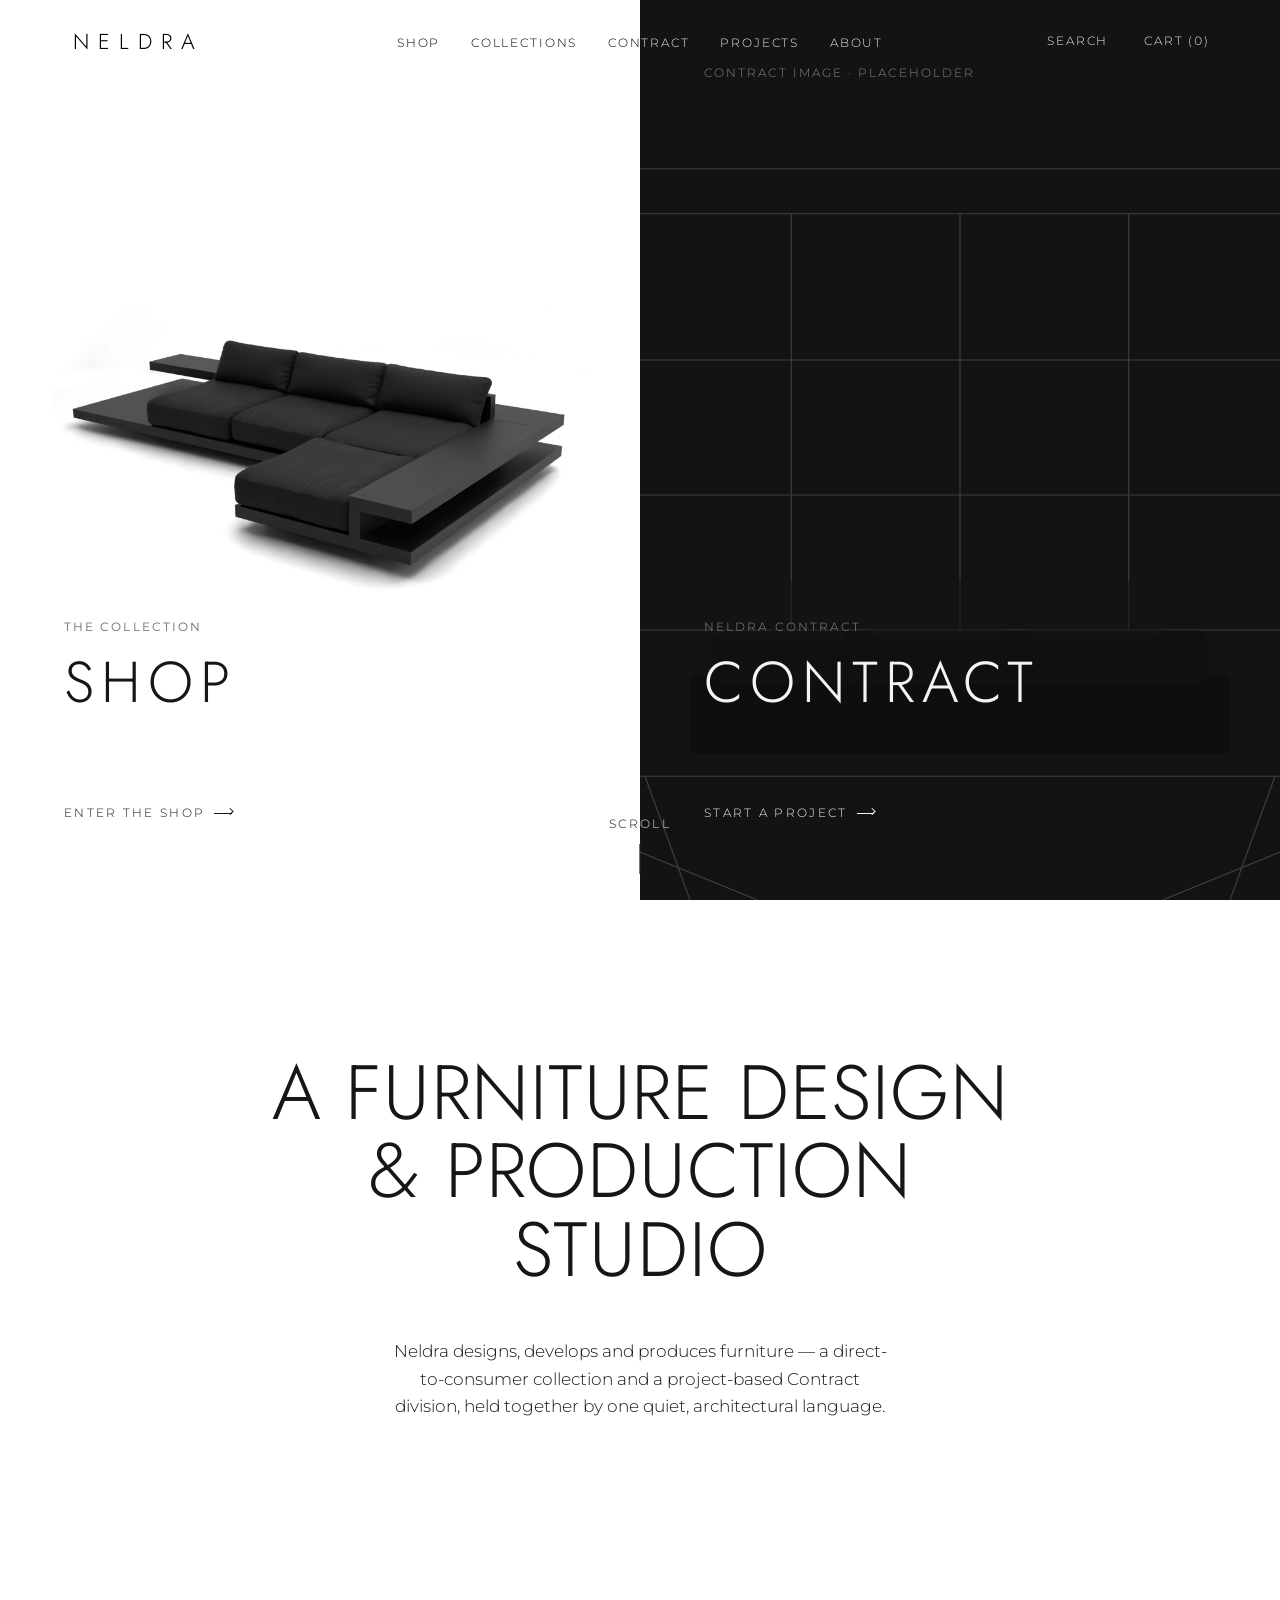
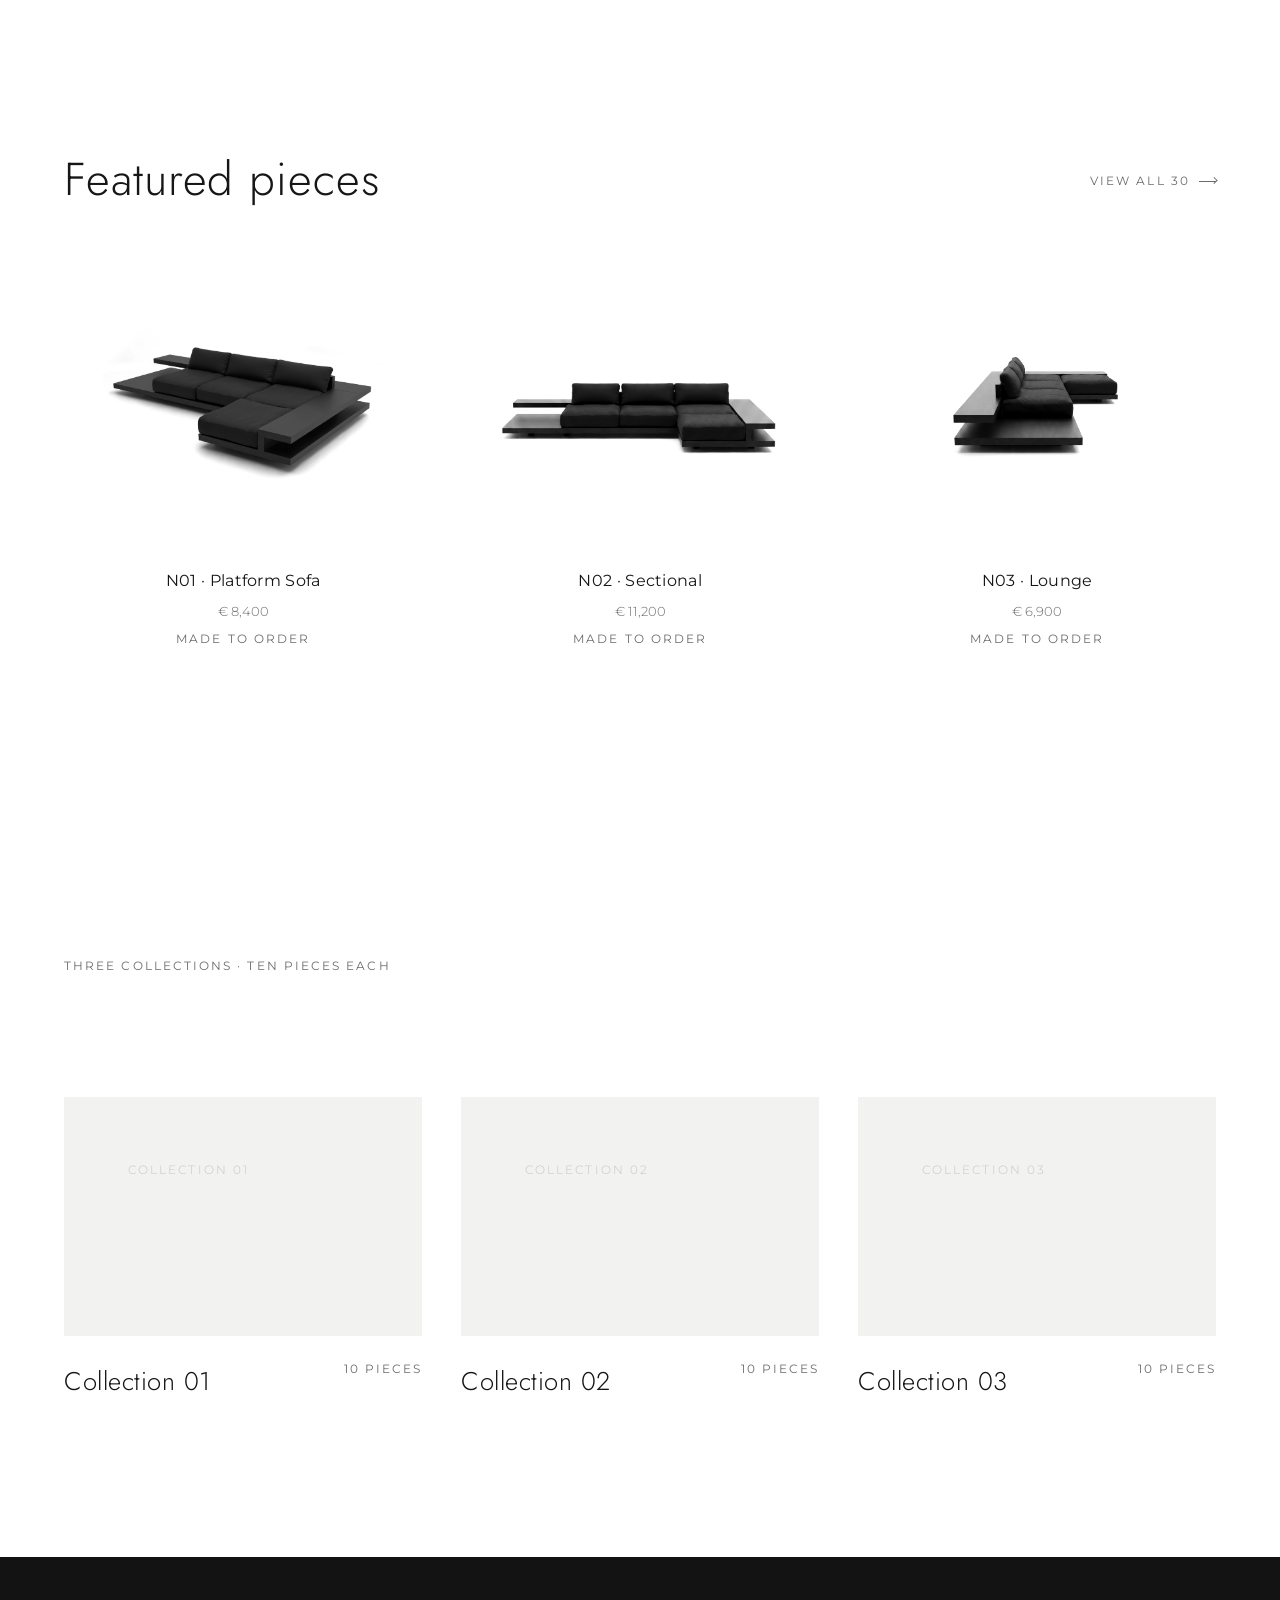
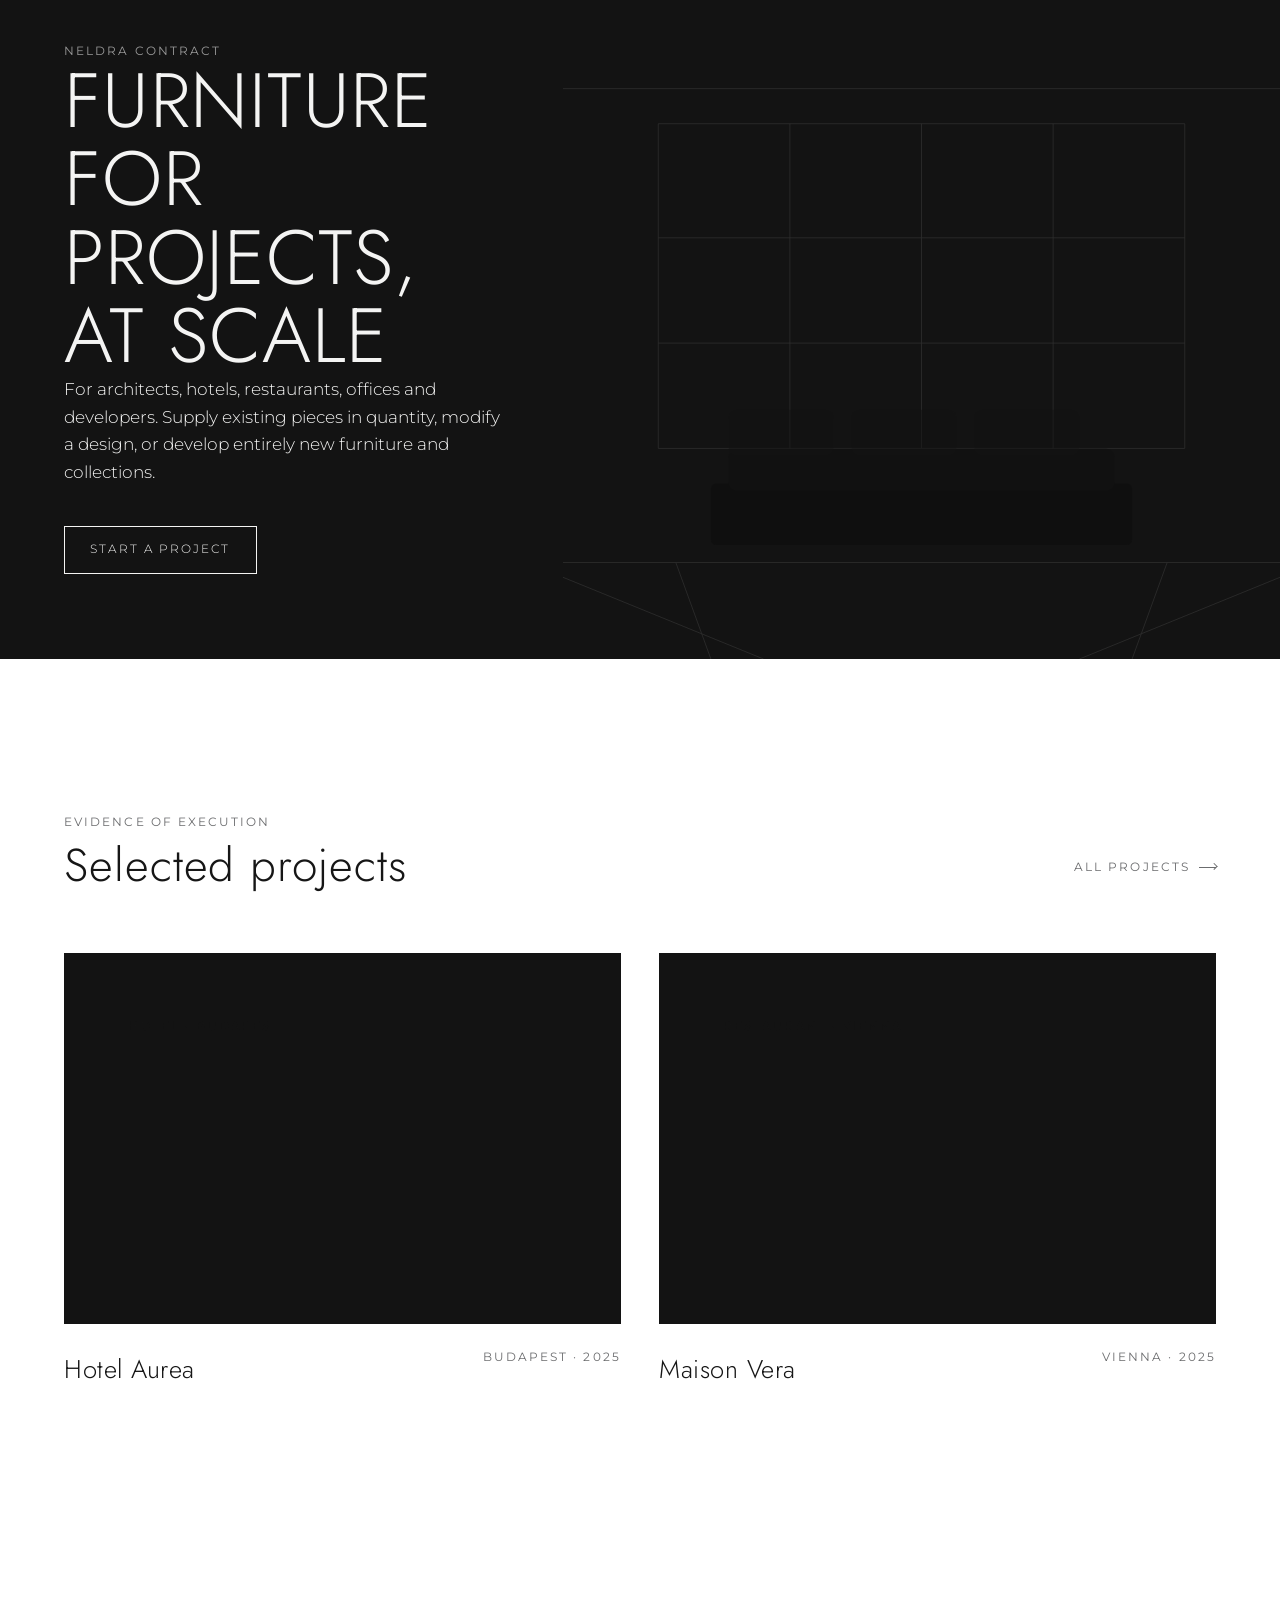
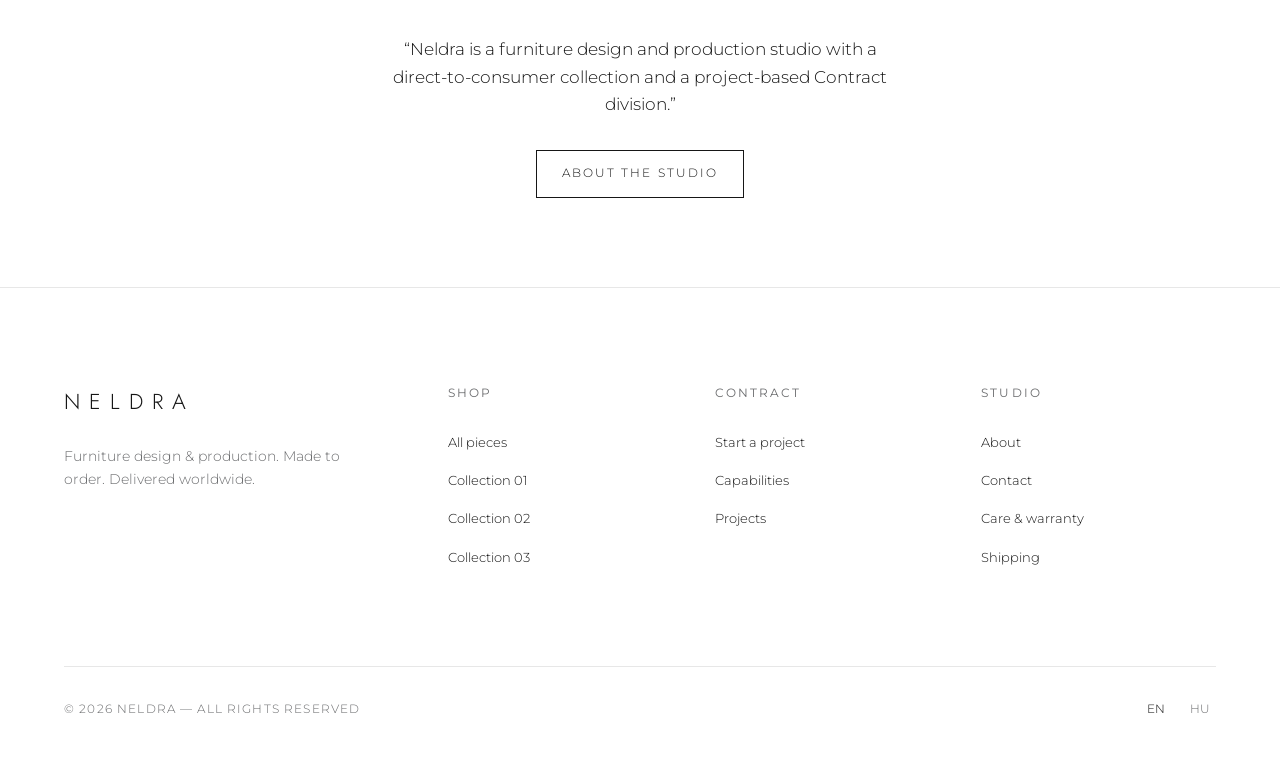
==== commit 4d97d58d: "Product page: more space between shot groups and between gallery and info column" ====
--- a/index.html
+++ b/index.html
@@ -7,7 +7,7 @@
   <meta name="description" content="Neldra is a furniture design and production studio with a direct-to-consumer collection and a project-based Contract division.">
   <link rel="preload" as="font" type="font/woff2" href="wp-content/themes/neldra/assets/fonts/jost-latin.woff2" crossorigin>
   <link rel="preload" as="font" type="font/woff2" href="wp-content/themes/neldra/assets/fonts/montserrat-latin.woff2" crossorigin>
-  <link rel="stylesheet" href="wp-content/themes/neldra/assets/css/neldra.css">
+  <link rel="stylesheet" href="wp-content/themes/neldra/assets/css/neldra.css?v=3">
 </head>
 <body data-page="home">
   <a class="btn--ghost" href="#main" style="position:absolute;left:-9999px">Skip to content</a>
@@ -236,6 +236,6 @@
     </div>
   </footer>
 
-  <script src="wp-content/themes/neldra/assets/js/neldra.js"></script>
+  <script src="wp-content/themes/neldra/assets/js/neldra.js?v=3"></script>
 </body>
 </html>
--- a/wp-content/themes/neldra/assets/css/neldra.css
+++ b/wp-content/themes/neldra/assets/css/neldra.css
@@ -533,8 +533,8 @@
    -------------------------------------------------------------------------- */
 .pdp {
   display: grid;
-  grid-template-columns: 1.35fr 1fr;
-  gap: clamp(2rem, 5vw, 6rem);
+  grid-template-columns: 1.3fr 1fr;
+  gap: clamp(3rem, 7vw, 9rem);   /* more air between gallery and info column */
   align-items: start;
 }
 .pdp__gallery { display: grid; gap: var(--sp-4); }
@@ -545,6 +545,34 @@
   padding: clamp(1.5rem, 4vw, 4rem);
 }
 .pdp__figure img, .pdp__figure svg { width: 100%; height: 100%; object-fit: contain; }
+.pdp__figure img { cursor: zoom-in; }
+.pdp__figure--main { aspect-ratio: 3 / 2; padding: clamp(1rem, 2.5vw, 2.5rem); }
+
+/* Front / side / back — a touch larger (less padding, wider ratio) */
+.pdp__trio .pdp__figure { aspect-ratio: 4 / 3; padding: clamp(.4rem, 1.4vw, 1.1rem); }
+
+/* Four detail shots: bleed to the left screen edge, stacked and touching */
+.pdp__details {
+  /* distance from the gallery column's left edge to the viewport's left edge */
+  --pull: calc(var(--gutter) + max(0px, (100vw - var(--wrap)) / 2));
+  margin-left: calc(-1 * var(--pull));
+  margin-top: clamp(2.5rem, 5vw, 5rem);   /* space above the detail stack */
+  width: calc(100% + var(--pull));
+  display: flex;
+  flex-direction: column;
+}
+.pdp__details .pdp__figure--detail {
+  aspect-ratio: auto;
+  padding: 0;      /* image reaches the edges */
+  margin: 0;       /* images touch each other, no gaps */
+  display: block;
+}
+.pdp__details .pdp__figure--detail img {
+  width: 100%;
+  height: auto;
+  object-fit: cover;
+  cursor: zoom-in;
+}
 .pdp__info { position: sticky; top: calc(var(--header-h) + 1.5rem); }
 .pdp__price { font-size: var(--fs-h3); font-family: var(--font-display); margin-top: var(--sp-2); }
 .pdp__row { display: flex; gap: var(--sp-2); flex-wrap: wrap; margin-top: var(--sp-4); }
@@ -577,6 +605,78 @@
   transition: max-height var(--dur-base) var(--ease-brand);
 }
 .acc__body > div { padding-bottom: 1.6rem; color: var(--c-text-soft); font-size: var(--fs-small); }
+
+/* Lightbox / image zoom (product gallery) */
+.lightbox {
+  position: fixed;
+  inset: 0;
+  z-index: 400;
+  background: var(--c-bg);
+  display: flex;
+  align-items: center;
+  justify-content: center;
+  opacity: 0;
+  visibility: hidden;
+  transition: opacity var(--dur-base) var(--ease-brand), visibility var(--dur-base);
+}
+.lightbox.is-open { opacity: 1; visibility: visible; }
+.lightbox__stage {
+  margin: 0;
+  width: min(90vw, 1400px);
+  height: 84vh;
+  display: flex;
+  align-items: center;
+  justify-content: center;
+}
+.lightbox__stage img {
+  max-width: 100%;
+  max-height: 100%;
+  width: auto; height: auto;
+  object-fit: contain;
+  opacity: 0;
+  transition: opacity var(--dur-fast) var(--ease-soft);
+}
+.lightbox__stage img.is-ready { opacity: 1; }
+.lightbox__close {
+  position: absolute;
+  top: clamp(1rem, 3vw, 2.2rem);
+  right: clamp(1rem, 3vw, 2.2rem);
+  font-size: var(--fs-meta);
+  letter-spacing: .18em;
+  text-transform: uppercase;
+  color: var(--c-text);
+}
+.lightbox__nav {
+  position: absolute;
+  top: 50%;
+  transform: translateY(-50%);
+  width: 64px; height: 64px;
+  display: flex;
+  align-items: center;
+  justify-content: center;
+  color: var(--c-text);
+}
+.lightbox__nav::before {
+  content: "";
+  width: 15px; height: 15px;
+  border-top: 1.5px solid currentColor;
+  border-right: 1.5px solid currentColor;
+}
+.lightbox__nav--prev { left: clamp(.25rem, 2vw, 2rem); }
+.lightbox__nav--next { right: clamp(.25rem, 2vw, 2rem); }
+.lightbox__nav--prev::before { transform: rotate(-135deg); }
+.lightbox__nav--next::before { transform: rotate(45deg); }
+.lightbox__nav:hover { opacity: .55; }
+.lightbox__count {
+  position: absolute;
+  bottom: clamp(1rem, 3vw, 2rem);
+  left: 50%;
+  transform: translateX(-50%);
+  font-size: var(--fs-meta);
+  letter-spacing: .2em;
+  color: var(--c-text-soft);
+  font-variant-numeric: tabular-nums;
+}
 
 /* --------------------------------------------------------------------------
    13. Footer
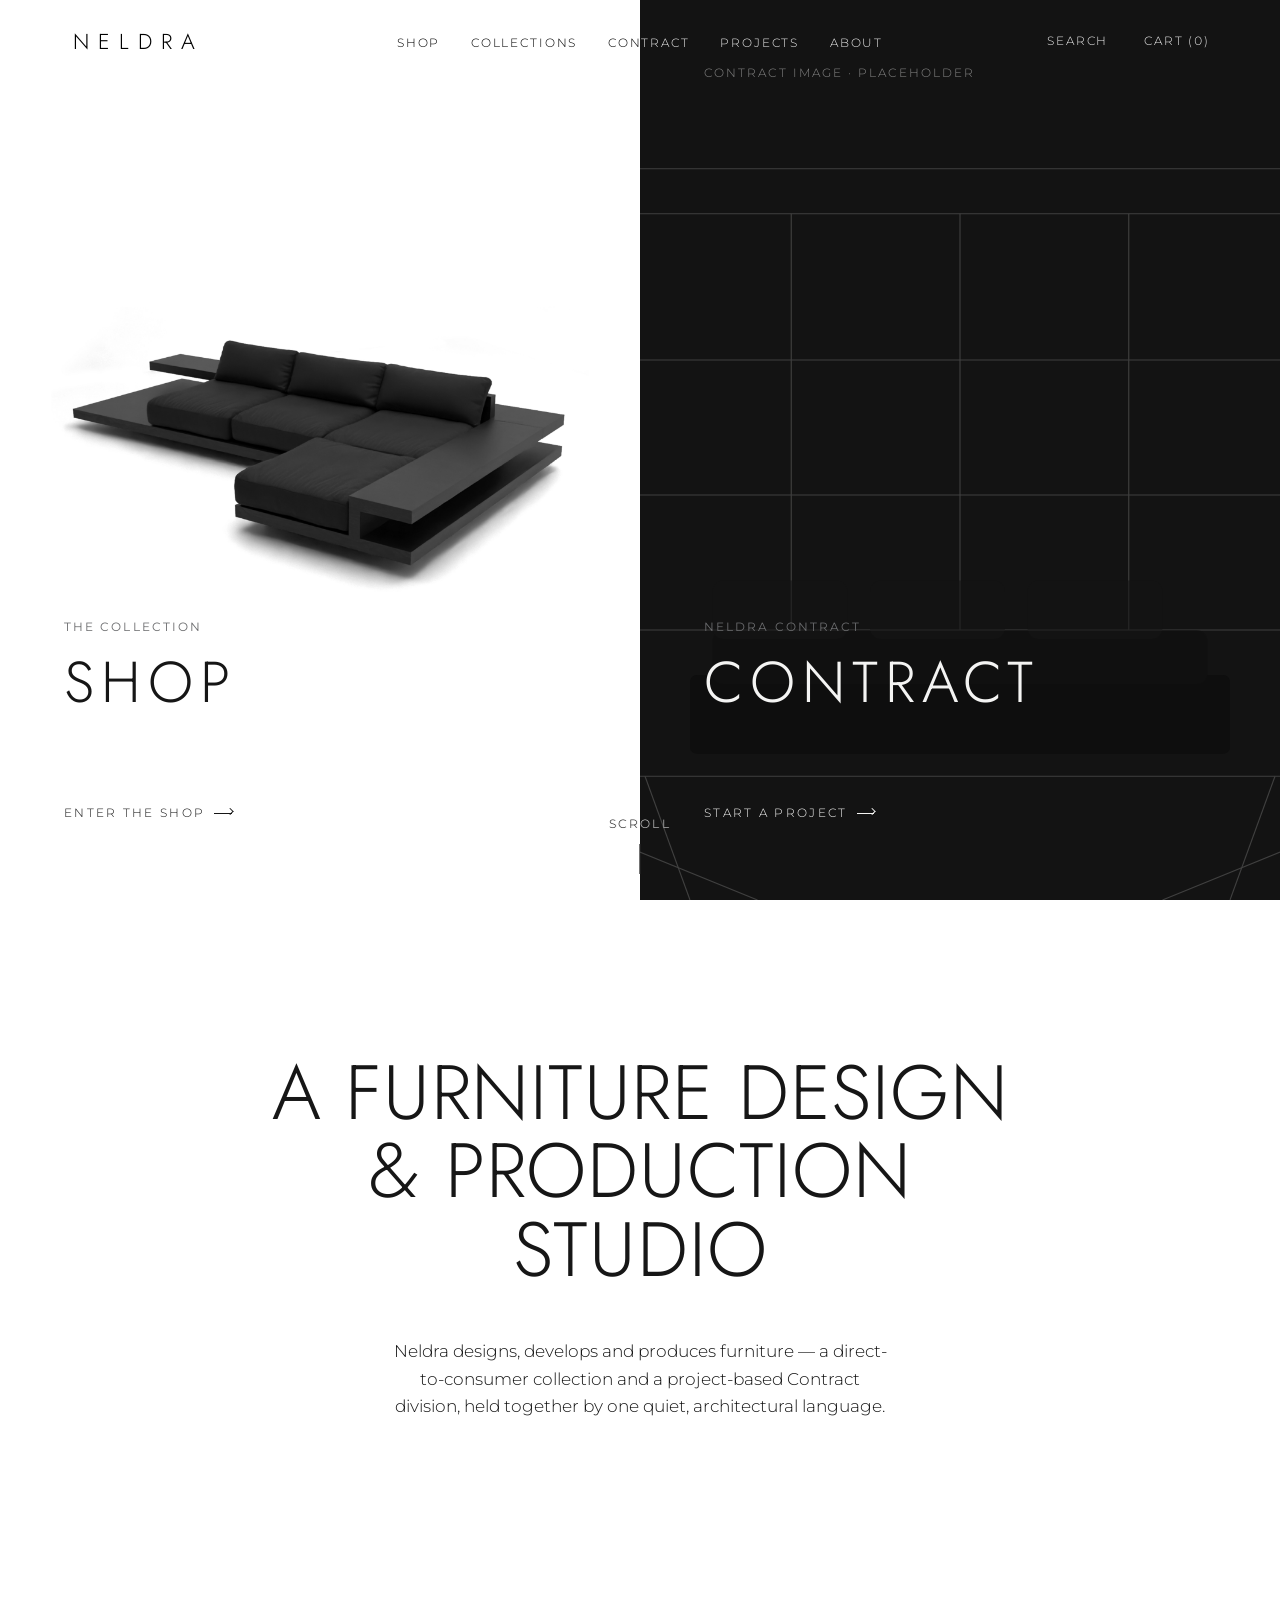
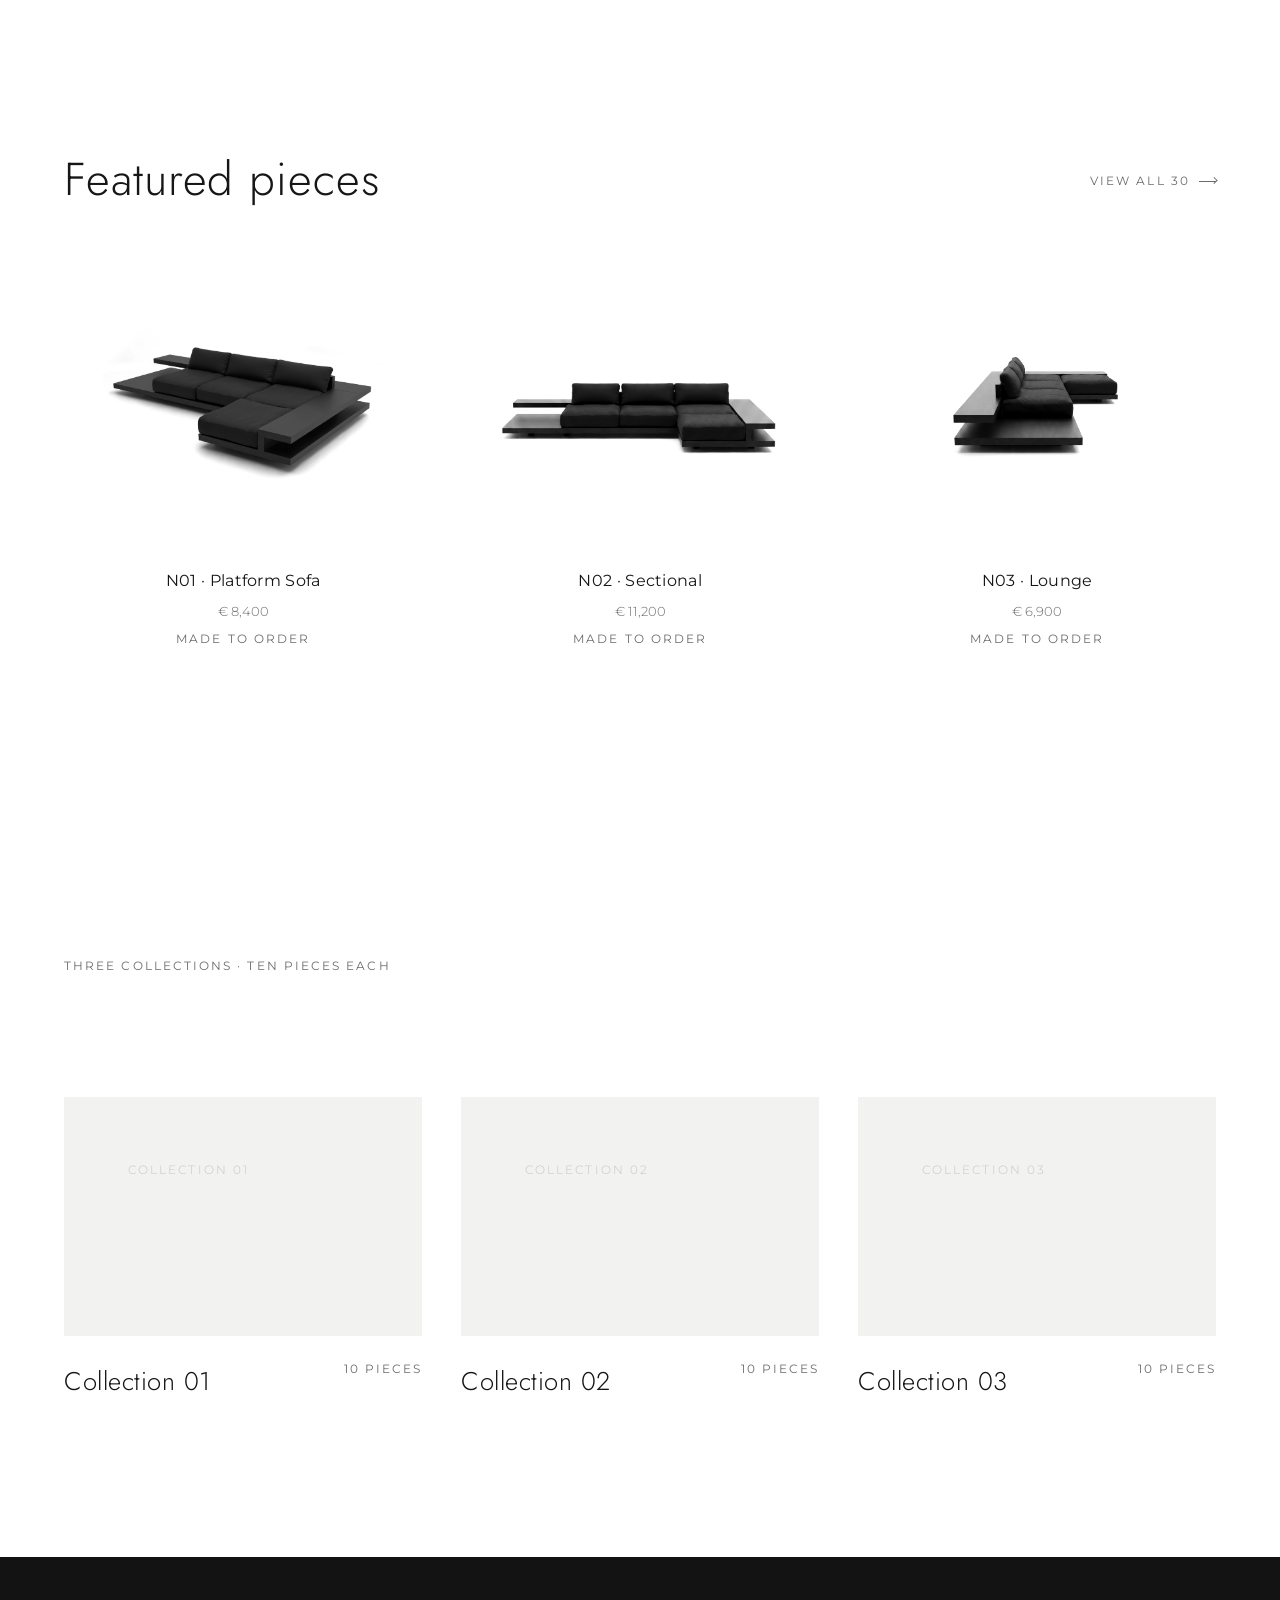
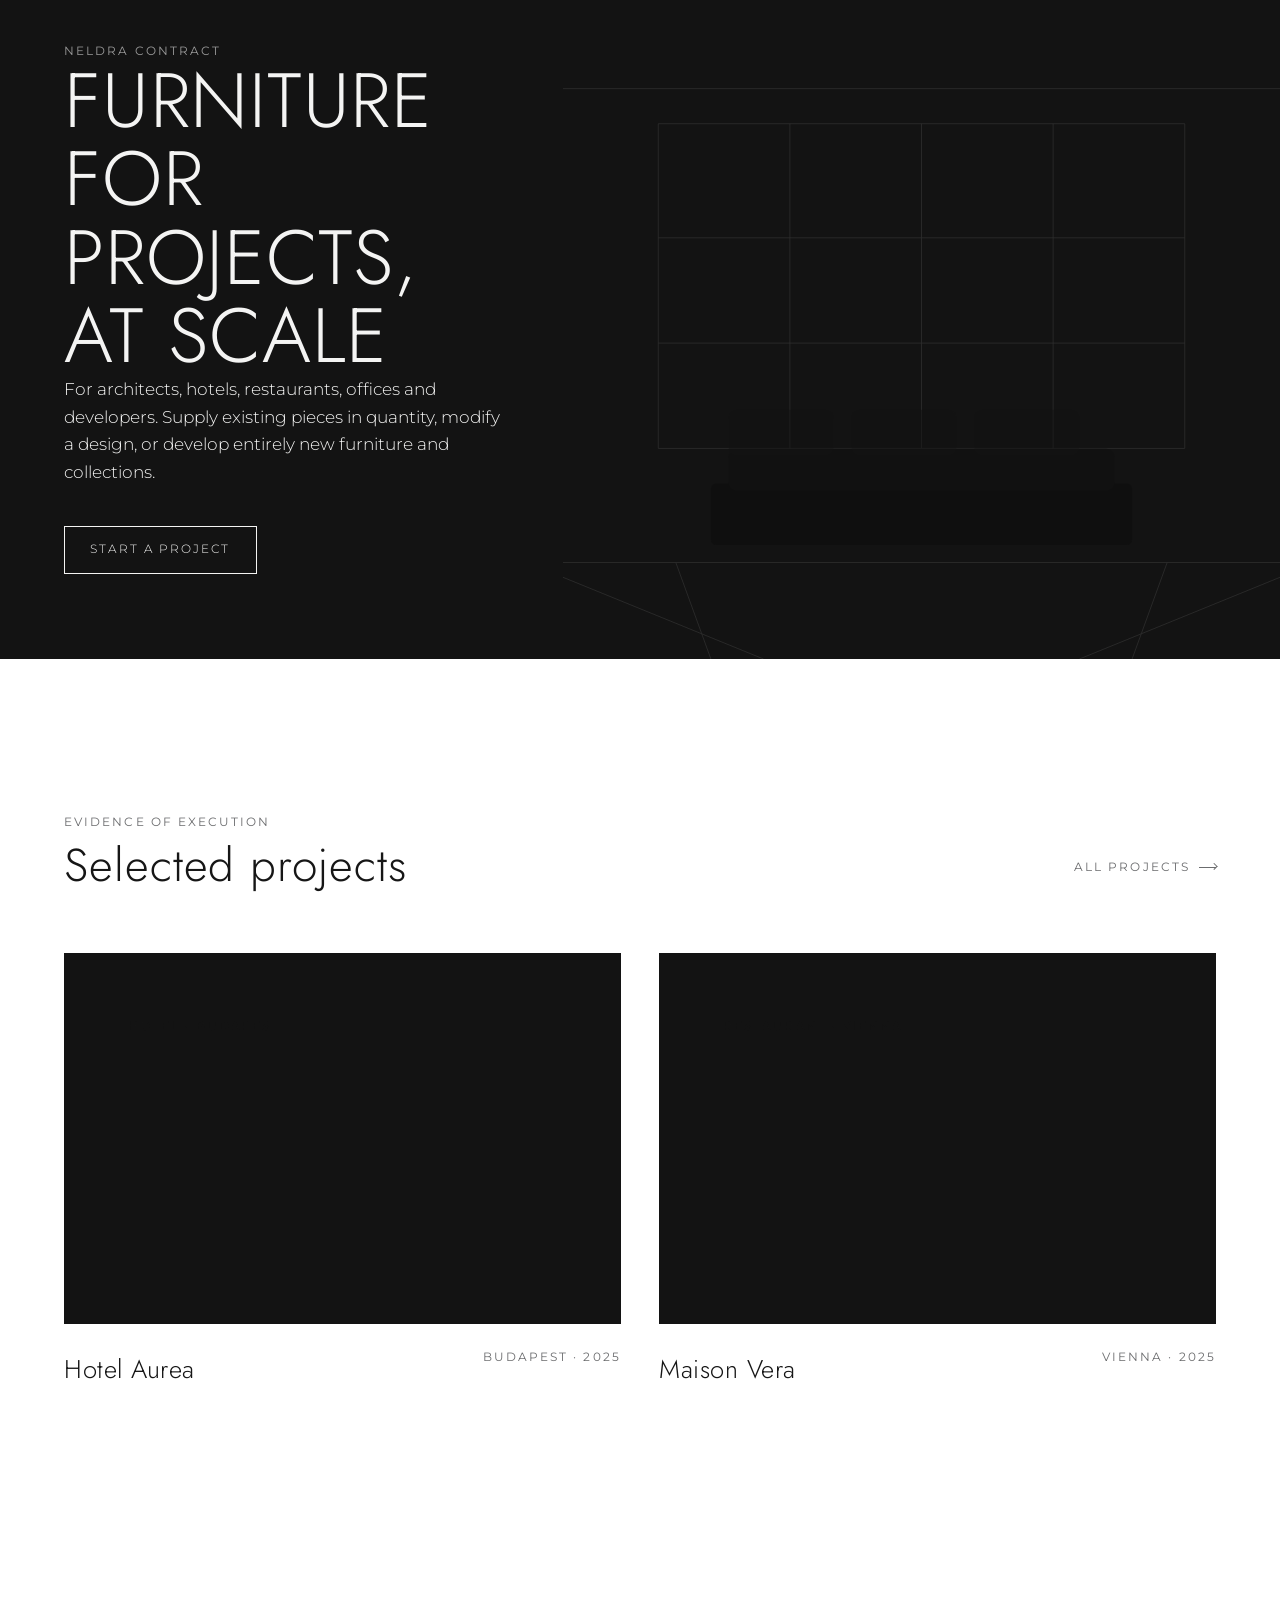
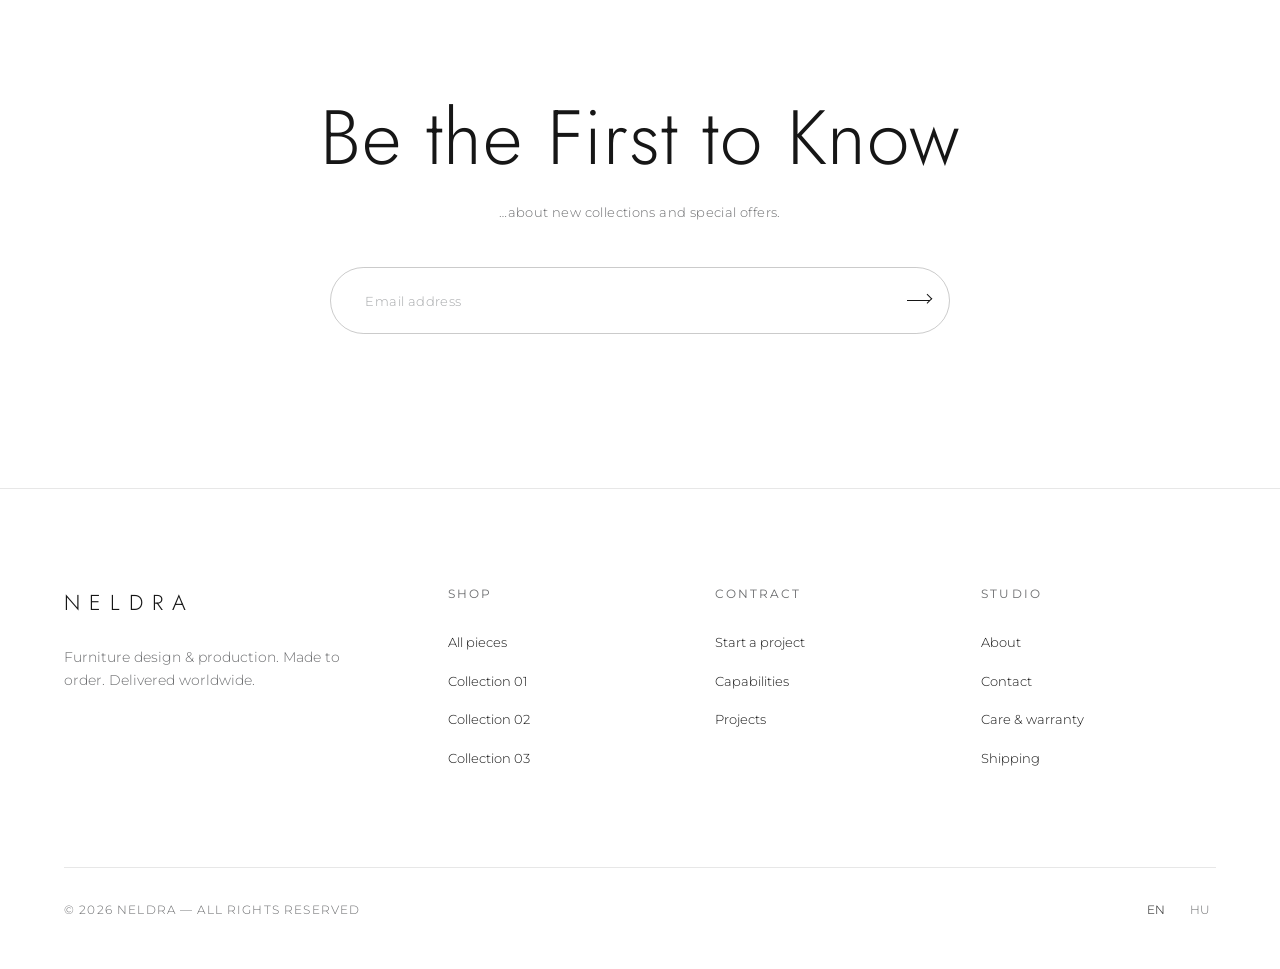
==== commit 6174938a: "Home: replace closing about strip with 'Be the First to Know' email collector (pill input + inline c" ====
--- a/index.html
+++ b/index.html
@@ -7,7 +7,7 @@
   <meta name="description" content="Neldra is a furniture design and production studio with a direct-to-consumer collection and a project-based Contract division.">
   <link rel="preload" as="font" type="font/woff2" href="wp-content/themes/neldra/assets/fonts/jost-latin.woff2" crossorigin>
   <link rel="preload" as="font" type="font/woff2" href="wp-content/themes/neldra/assets/fonts/montserrat-latin.woff2" crossorigin>
-  <link rel="stylesheet" href="wp-content/themes/neldra/assets/css/neldra.css?v=3">
+  <link rel="stylesheet" href="wp-content/themes/neldra/assets/css/neldra.css?v=5">
 </head>
 <body data-page="home">
   <a class="btn--ghost" href="#main" style="position:absolute;left:-9999px">Skip to content</a>
@@ -198,10 +198,14 @@
       </div>
     </section>
 
-    <!-- ===== About strip ===== -->
-    <section class="section--tight wrap center" id="about">
-      <p class="lead" data-reveal style="margin-inline:auto">“Neldra is a furniture design and production studio with a direct-to-consumer collection and a project-based Contract division.”</p>
-      <p data-reveal data-reveal-delay="1" style="margin-top:2rem"><a class="btn" href="#about">About the studio</a></p>
+    <!-- ===== Newsletter ===== -->
+    <section class="newsletter wrap center" id="newsletter">
+      <h2 class="display" data-reveal>Be the First to Know</h2>
+      <p class="newsletter__sub" data-reveal data-reveal-delay="1">…about new collections and special offers.</p>
+      <form class="newsletter__form" data-reveal data-reveal-delay="2" data-newsletter>
+        <input type="email" name="email" class="newsletter__input" placeholder="Email address" aria-label="Email address" required>
+        <button type="submit" class="newsletter__btn" aria-label="Subscribe"><span class="arrow"></span></button>
+      </form>
     </section>
   </main>
 
@@ -236,6 +240,6 @@
     </div>
   </footer>
 
-  <script src="wp-content/themes/neldra/assets/js/neldra.js?v=3"></script>
+  <script src="wp-content/themes/neldra/assets/js/neldra.js?v=5"></script>
 </body>
 </html>
--- a/wp-content/themes/neldra/assets/css/neldra.css
+++ b/wp-content/themes/neldra/assets/css/neldra.css
@@ -389,6 +389,53 @@
   padding-block: var(--section-y);
   text-align: center;
 }
+
+/* Newsletter / email collector */
+.newsletter { padding-block: var(--section-y); }
+.newsletter .display { max-width: 20ch; margin-inline: auto; }
+.newsletter__sub {
+  margin-top: clamp(1rem, 2vw, 1.5rem);
+  font-size: var(--fs-small);
+  letter-spacing: .03em;
+  color: var(--c-text-soft);
+}
+.newsletter__form {
+  margin: clamp(1.75rem, 4vw, 2.75rem) auto 0;
+  max-width: 620px;
+  display: flex;
+  align-items: center;
+  gap: .5rem;
+  border: 1px solid rgba(22, 22, 22, .22);
+  border-radius: 999px;
+  padding: .4rem .4rem .4rem clamp(1.25rem, 3vw, 1.9rem);
+  transition: border-color var(--dur-base) var(--ease-soft);
+}
+.newsletter__form:focus-within { border-color: var(--c-text); }
+.newsletter__input {
+  flex: 1 1 auto;
+  min-width: 0;
+  border: 0;
+  background: transparent;
+  font: inherit;
+  font-size: var(--fs-small);
+  letter-spacing: .03em;
+  color: var(--c-text);
+  padding: .95rem .25rem;
+}
+.newsletter__input::placeholder { color: var(--c-grey-mid); }
+.newsletter__input:focus { outline: none; }
+.newsletter__btn {
+  flex: none;
+  width: 3rem; height: 3rem;
+  border-radius: 50%;
+  display: grid;
+  place-items: center;
+  transition: background var(--dur-base) var(--ease-soft);
+}
+.newsletter__btn:hover { background: var(--c-bg-soft); }
+.newsletter__btn:hover .arrow { transform: translateX(3px); }
+.newsletter__btn .arrow { margin: 0; width: 1.4em; transition: transform var(--dur-base) var(--ease-brand); }
+.newsletter__msg { margin-top: clamp(1.25rem, 3vw, 2rem); font-size: var(--fs-small); color: var(--c-text-soft); }
 .statement .display { max-width: 18ch; margin-inline: auto; }
 .statement .lead { margin: var(--sp-6) auto 0; text-align: center; }
 
@@ -533,10 +580,11 @@
    -------------------------------------------------------------------------- */
 .pdp {
   display: grid;
-  grid-template-columns: 1.3fr 1fr;
-  gap: clamp(3rem, 7vw, 9rem);   /* more air between gallery and info column */
+  grid-template-columns: 1.25fr 1fr;
+  gap: clamp(4rem, 9vw, 12rem);   /* generous air between gallery and info column */
   align-items: start;
 }
+.pdp__info h1 { font-size: clamp(1.5rem, 2.5vw, 2.3rem); letter-spacing: .01em; }
 .pdp__gallery { display: grid; gap: var(--sp-4); }
 .pdp__figure {
   aspect-ratio: 4 / 3;
@@ -552,26 +600,32 @@
 .pdp__trio .pdp__figure { aspect-ratio: 4 / 3; padding: clamp(.4rem, 1.4vw, 1.1rem); }
 
 /* Four detail shots: bleed to the left screen edge, stacked and touching */
-.pdp__details {
-  /* distance from the gallery column's left edge to the viewport's left edge */
+/* Detail shots: their own section (below the 2-col grid), so they never
+   collide with the info column or the related section. Left-bleed, stacked,
+   touching — no gaps. */
+.pdp-details { padding-block: clamp(2rem, 4vw, 4rem) clamp(4rem, 8vw, 8rem); }
+.pdp-details__stack {
+  /* distance from the content's left edge to the viewport's left edge */
   --pull: calc(var(--gutter) + max(0px, (100vw - var(--wrap)) / 2));
   margin-left: calc(-1 * var(--pull));
-  margin-top: clamp(2.5rem, 5vw, 5rem);   /* space above the detail stack */
-  width: calc(100% + var(--pull));
+  width: calc(56% + var(--pull));
   display: flex;
   flex-direction: column;
 }
-.pdp__details .pdp__figure--detail {
+.pdp-details__stack .pdp__figure--detail {
   aspect-ratio: auto;
   padding: 0;      /* image reaches the edges */
   margin: 0;       /* images touch each other, no gaps */
   display: block;
 }
-.pdp__details .pdp__figure--detail img {
+.pdp-details__stack .pdp__figure--detail img {
   width: 100%;
   height: auto;
-  object-fit: cover;
+  display: block;
   cursor: zoom-in;
+}
+@media (max-width: 860px) {
+  .pdp-details__stack { width: calc(100% + var(--pull)); }
 }
 .pdp__info { position: sticky; top: calc(var(--header-h) + 1.5rem); }
 .pdp__price { font-size: var(--fs-h3); font-family: var(--font-display); margin-top: var(--sp-2); }
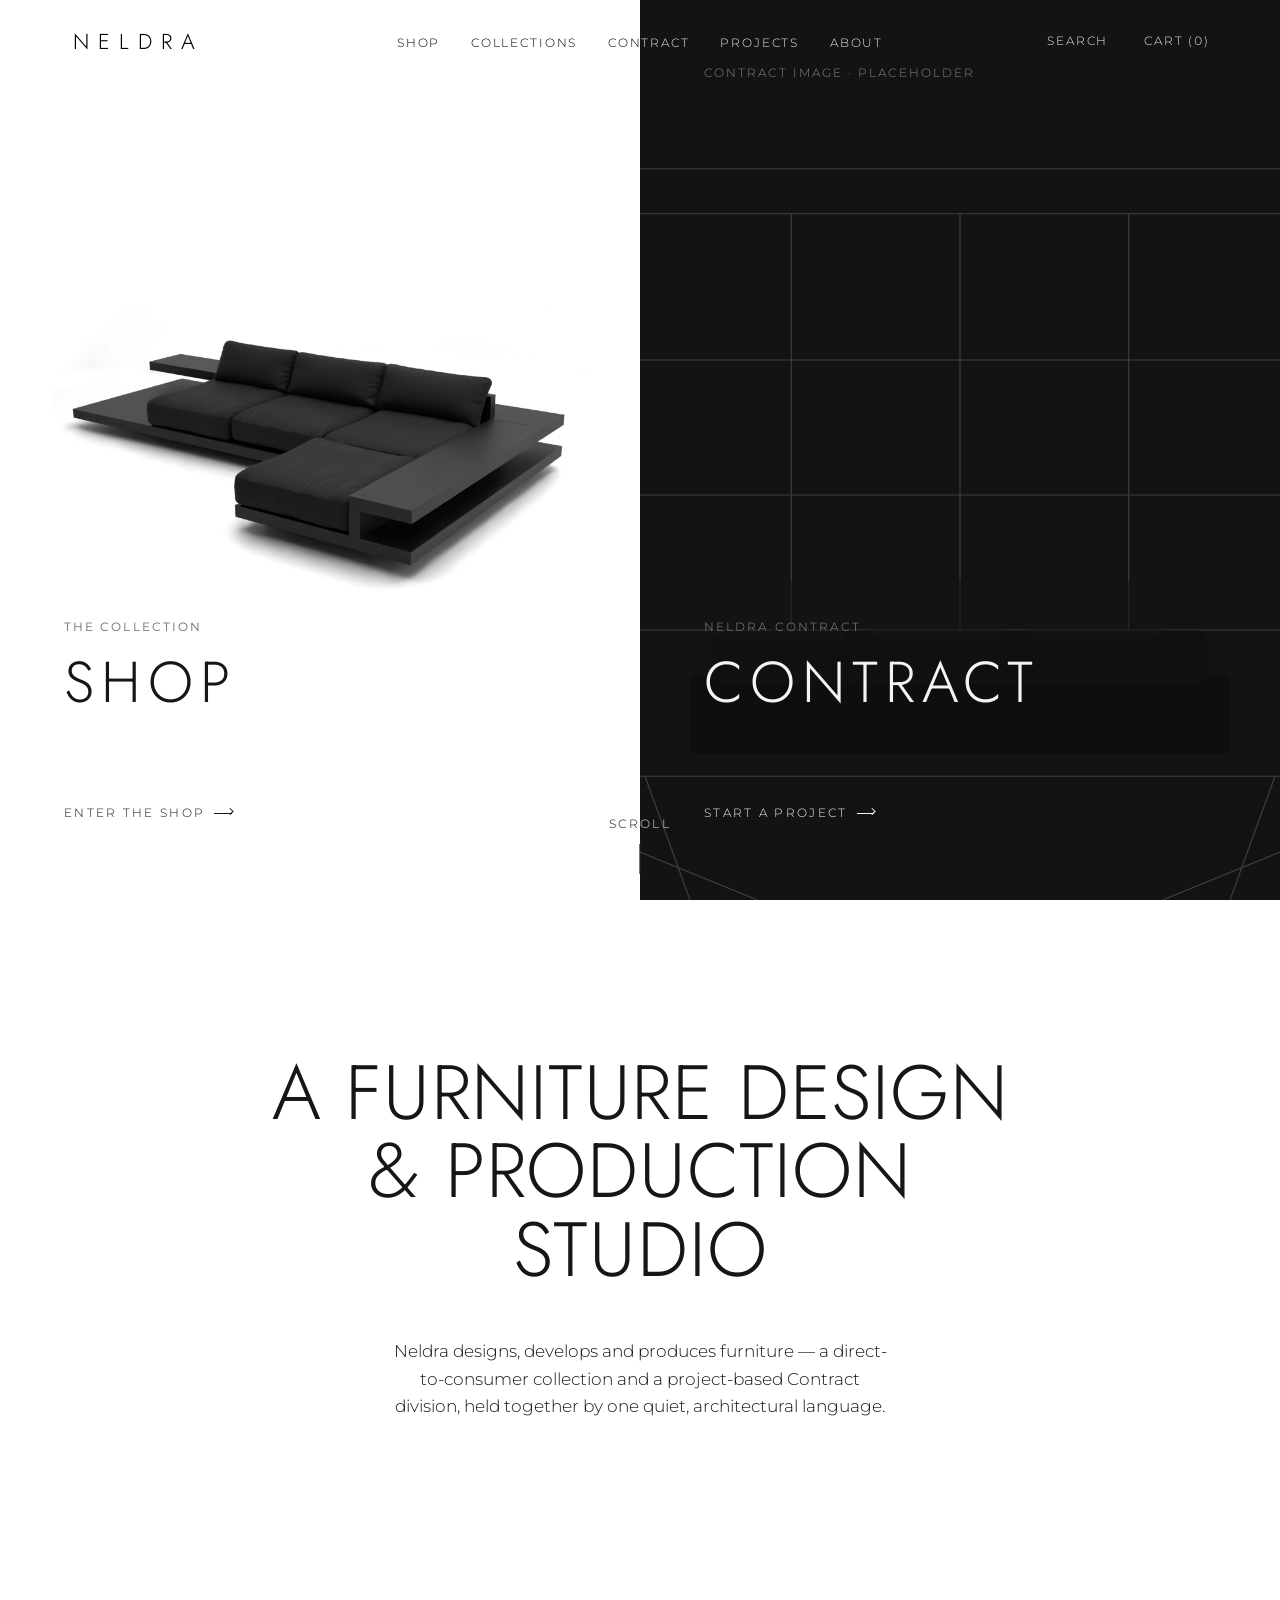
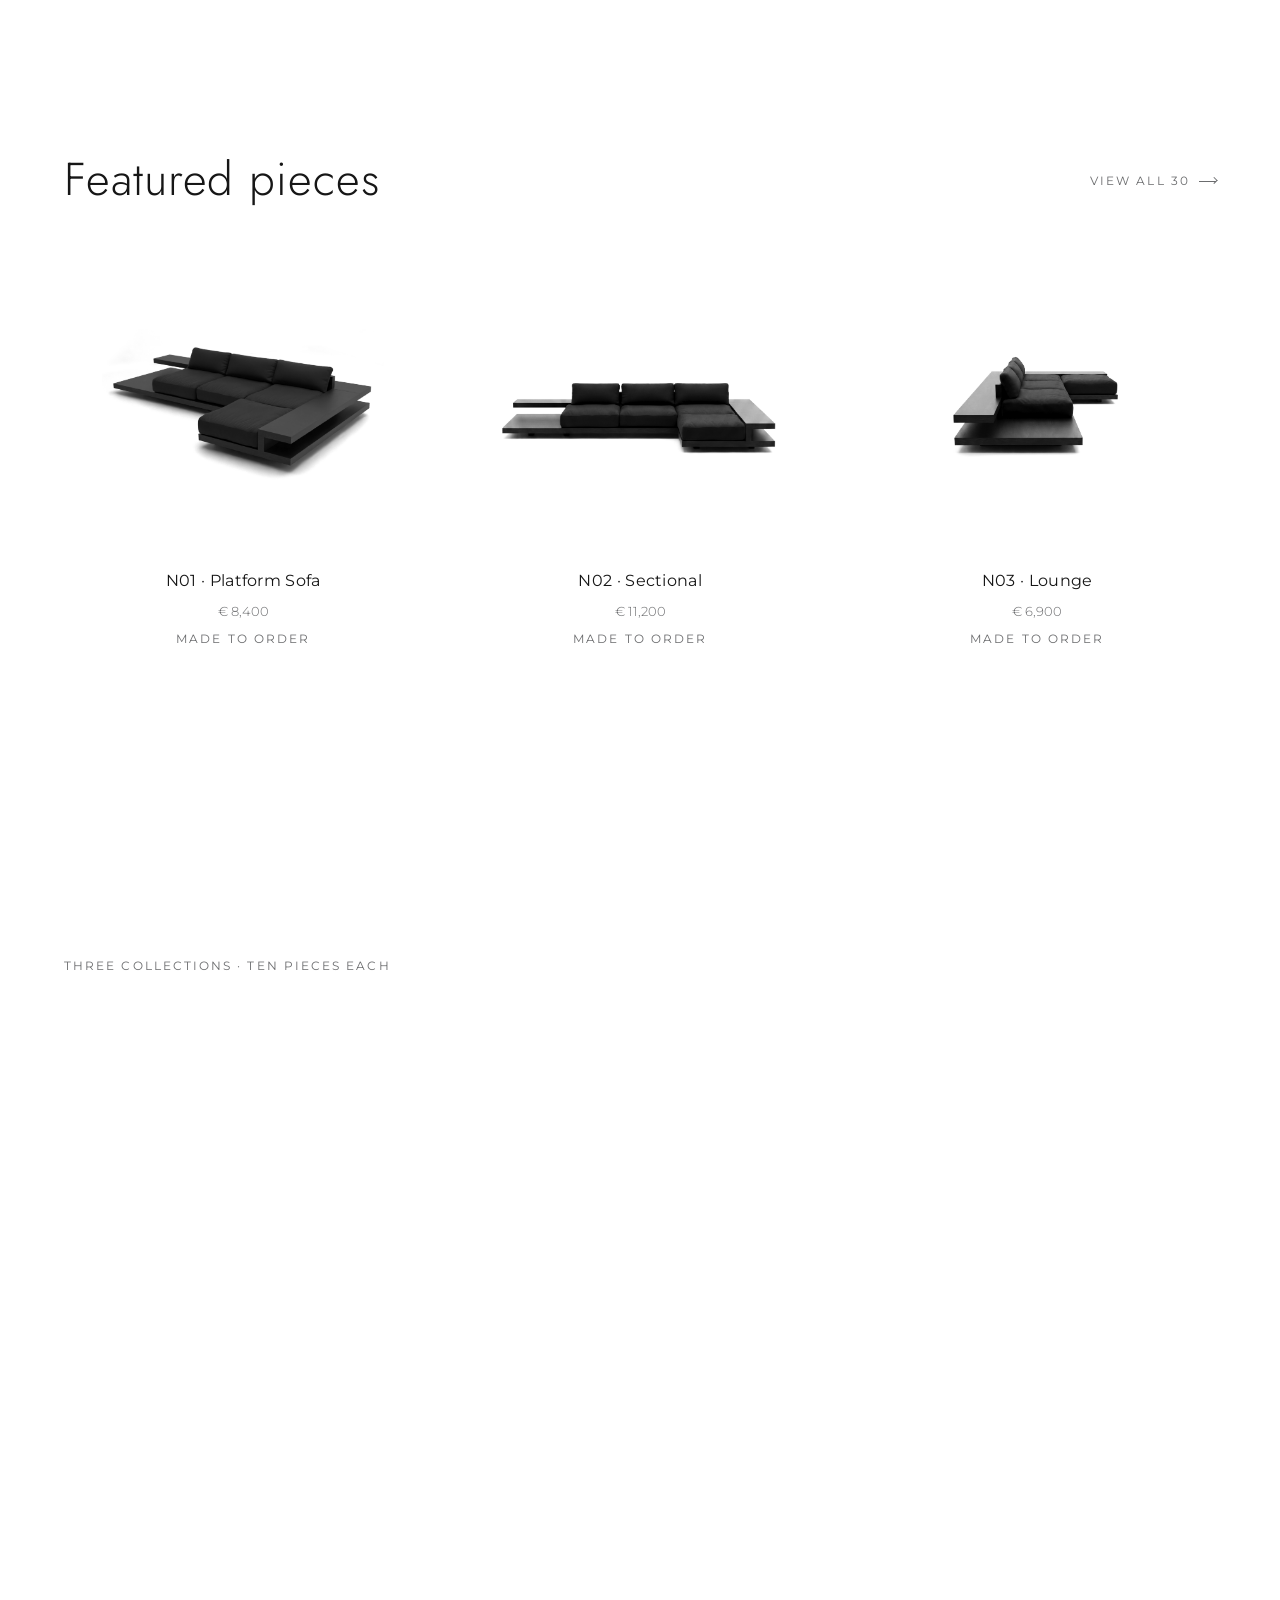
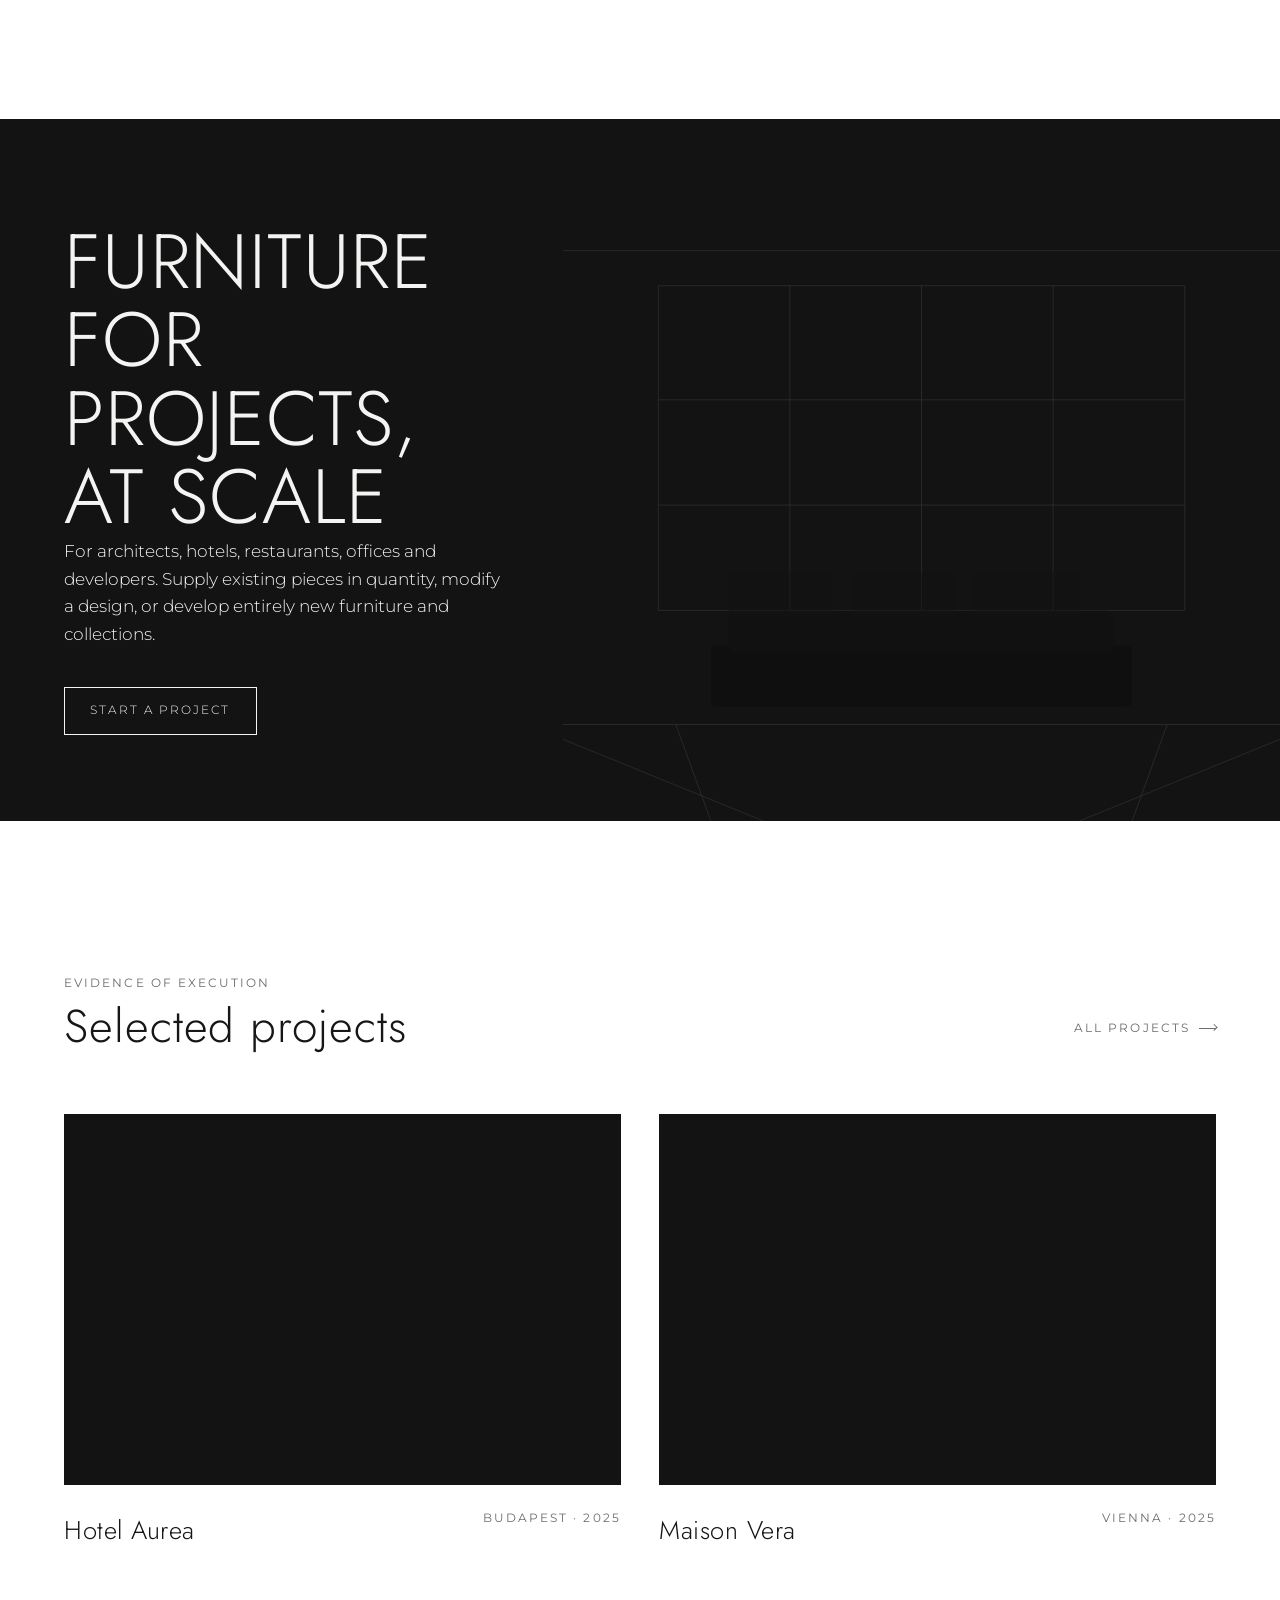
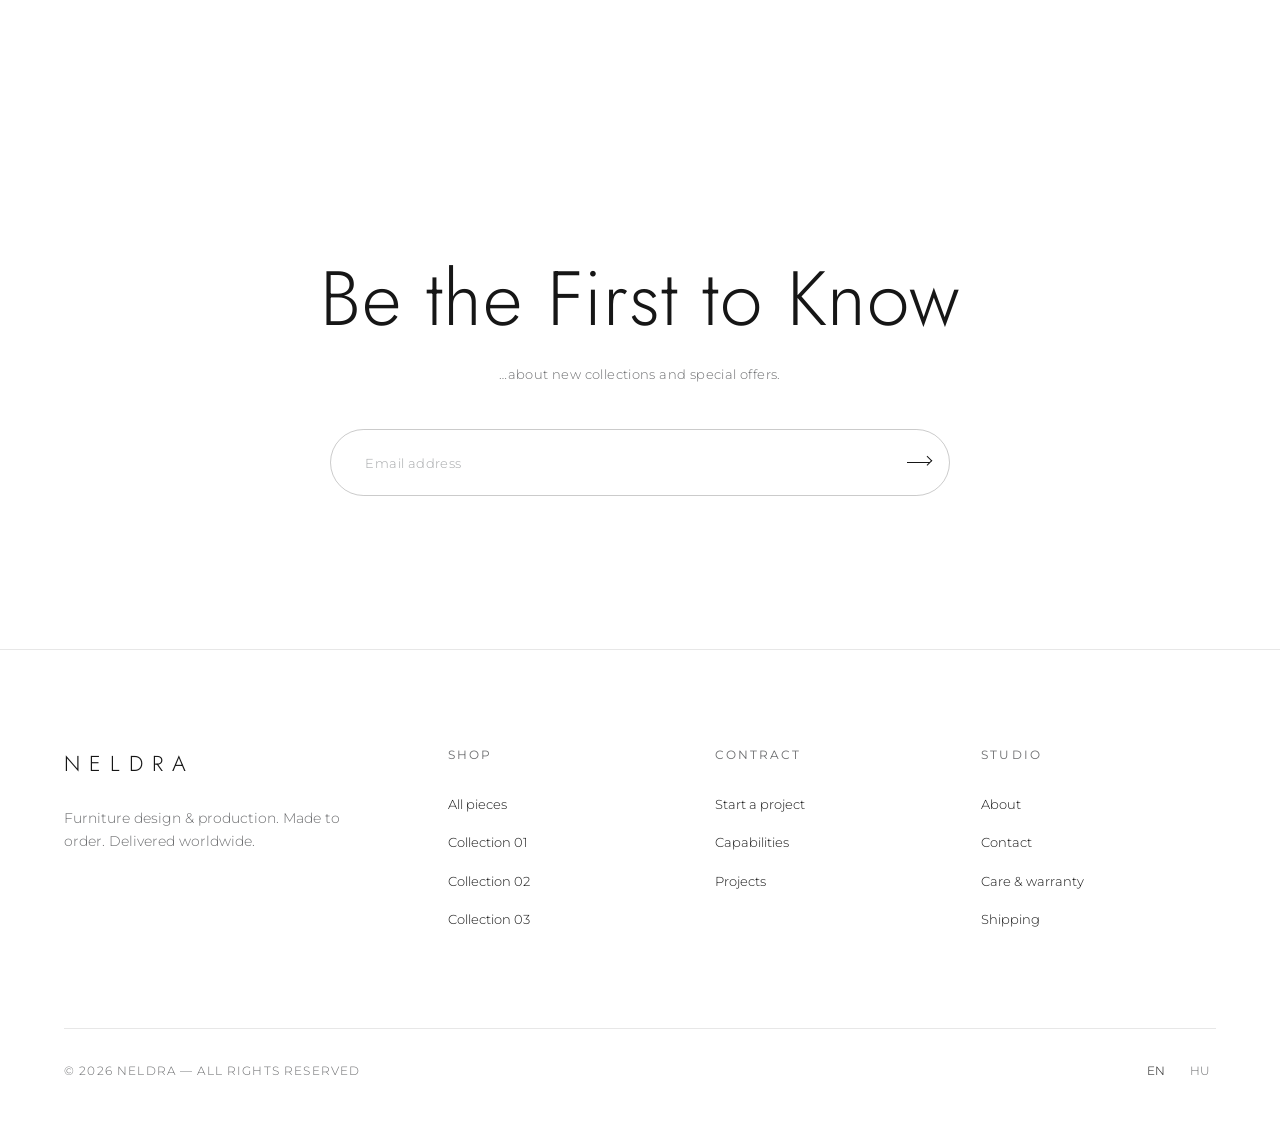
==== commit ae59abc0: "Home: Collections becomes a hero-style 3-panel split that expands toward the pointer, using product " ====
--- a/index.html
+++ b/index.html
@@ -7,7 +7,7 @@
   <meta name="description" content="Neldra is a furniture design and production studio with a direct-to-consumer collection and a project-based Contract division.">
   <link rel="preload" as="font" type="font/woff2" href="wp-content/themes/neldra/assets/fonts/jost-latin.woff2" crossorigin>
   <link rel="preload" as="font" type="font/woff2" href="wp-content/themes/neldra/assets/fonts/montserrat-latin.woff2" crossorigin>
-  <link rel="stylesheet" href="wp-content/themes/neldra/assets/css/neldra.css?v=5">
+  <link rel="stylesheet" href="wp-content/themes/neldra/assets/css/neldra.css?v=6">
 </head>
 <body data-page="home">
   <a class="btn--ghost" href="#main" style="position:absolute;left:-9999px">Skip to content</a>
@@ -147,18 +147,18 @@
       <div class="section-head">
         <div><p class="meta" data-reveal>Three collections · ten pieces each</p><h2 data-reveal>Collections</h2></div>
       </div>
-      <div class="grid grid--3">
-        <a class="project" href="shop.html" data-reveal>
-          <div class="project__media"><div class="ph ph--shop" style="position:relative"><span class="ph__note">Collection 01</span></div></div>
-          <div class="project__meta"><span class="project__name">Collection 01</span><span class="meta">10 pieces</span></div>
-        </a>
-        <a class="project" href="shop.html" data-reveal data-reveal-delay="1">
-          <div class="project__media"><div class="ph ph--shop" style="position:relative"><span class="ph__note">Collection 02</span></div></div>
-          <div class="project__meta"><span class="project__name">Collection 02</span><span class="meta">10 pieces</span></div>
-        </a>
-        <a class="project" href="shop.html" data-reveal data-reveal-delay="2">
-          <div class="project__media"><div class="ph ph--shop" style="position:relative"><span class="ph__note">Collection 03</span></div></div>
-          <div class="project__meta"><span class="project__name">Collection 03</span><span class="meta">10 pieces</span></div>
+      <div class="collections-split" data-reveal>
+        <a class="cpanel" href="shop.html">
+          <div class="cpanel__media"><img src="wp-content/themes/neldra/assets/img/products/n01-detail-1.jpg" alt="Collection 01"></div>
+          <div class="cpanel__label"><span class="cpanel__name">Collection 01</span><span class="meta">10 pieces</span></div>
+        </a>
+        <a class="cpanel" href="shop.html">
+          <div class="cpanel__media"><img src="wp-content/themes/neldra/assets/img/products/n01-detail-4.jpg" alt="Collection 02"></div>
+          <div class="cpanel__label"><span class="cpanel__name">Collection 02</span><span class="meta">10 pieces</span></div>
+        </a>
+        <a class="cpanel" href="shop.html">
+          <div class="cpanel__media"><img src="wp-content/themes/neldra/assets/img/products/n01-detail-2.jpg" alt="Collection 03"></div>
+          <div class="cpanel__label"><span class="cpanel__name">Collection 03</span><span class="meta">10 pieces</span></div>
         </a>
       </div>
     </section>
@@ -240,6 +240,6 @@
     </div>
   </footer>
 
-  <script src="wp-content/themes/neldra/assets/js/neldra.js?v=5"></script>
+  <script src="wp-content/themes/neldra/assets/js/neldra.js?v=6"></script>
 </body>
 </html>
--- a/wp-content/themes/neldra/assets/css/neldra.css
+++ b/wp-content/themes/neldra/assets/css/neldra.css
@@ -448,6 +448,67 @@
   flex-wrap: wrap;
 }
 .section-head .meta { margin-bottom: .6rem; }
+
+/* Collections — 3-panel split that expands on hover (hero-style) */
+.collections-split {
+  display: flex;
+  gap: 6px;
+  height: clamp(360px, 52vh, 600px);
+  overflow: hidden;
+}
+.collections-split .cpanel {
+  position: relative;
+  flex: 1 1 0;
+  min-width: 0;
+  overflow: hidden;
+  display: flex;
+  align-items: flex-end;
+  color: var(--c-on-dark);
+  transition: flex-grow var(--dur-slow) var(--ease-brand);
+  will-change: flex-grow;
+}
+.cpanel__media { position: absolute; inset: 0; }
+.cpanel__media img {
+  width: 100%; height: 100%;
+  object-fit: cover;
+  transition: transform var(--dur-slow) var(--ease-brand);
+  will-change: transform;
+}
+/* subtle bottom scrim so the label stays readable over the photo */
+.cpanel::after {
+  content: "";
+  position: absolute;
+  inset: auto 0 0 0;
+  height: 45%;
+  background: linear-gradient(to top, rgba(17,17,17,.55), rgba(17,17,17,0));
+  z-index: 1;
+  pointer-events: none;
+}
+.cpanel__label {
+  position: relative;
+  z-index: 2;
+  width: 100%;
+  padding: clamp(1.1rem, 2.4vw, 1.9rem);
+  display: flex;
+  align-items: baseline;
+  justify-content: space-between;
+  gap: 1rem;
+}
+.cpanel__name {
+  font-family: var(--font-display);
+  font-size: var(--fs-h3);
+  letter-spacing: .02em;
+  white-space: nowrap;
+}
+.cpanel__label .meta { color: rgba(244,244,243,.75); white-space: nowrap; }
+
+.collections-split.is-hovering .cpanel { flex-grow: .8; }
+.collections-split .cpanel.is-active { flex-grow: 2.4; }
+.collections-split .cpanel.is-active .cpanel__media img { transform: scale(1.05); }
+@media (max-width: 860px) {
+  .collections-split { flex-direction: column; height: auto; }
+  .collections-split .cpanel { height: 220px; }
+}
 
 /* Full-bleed image block (editorial) */
 .figure {
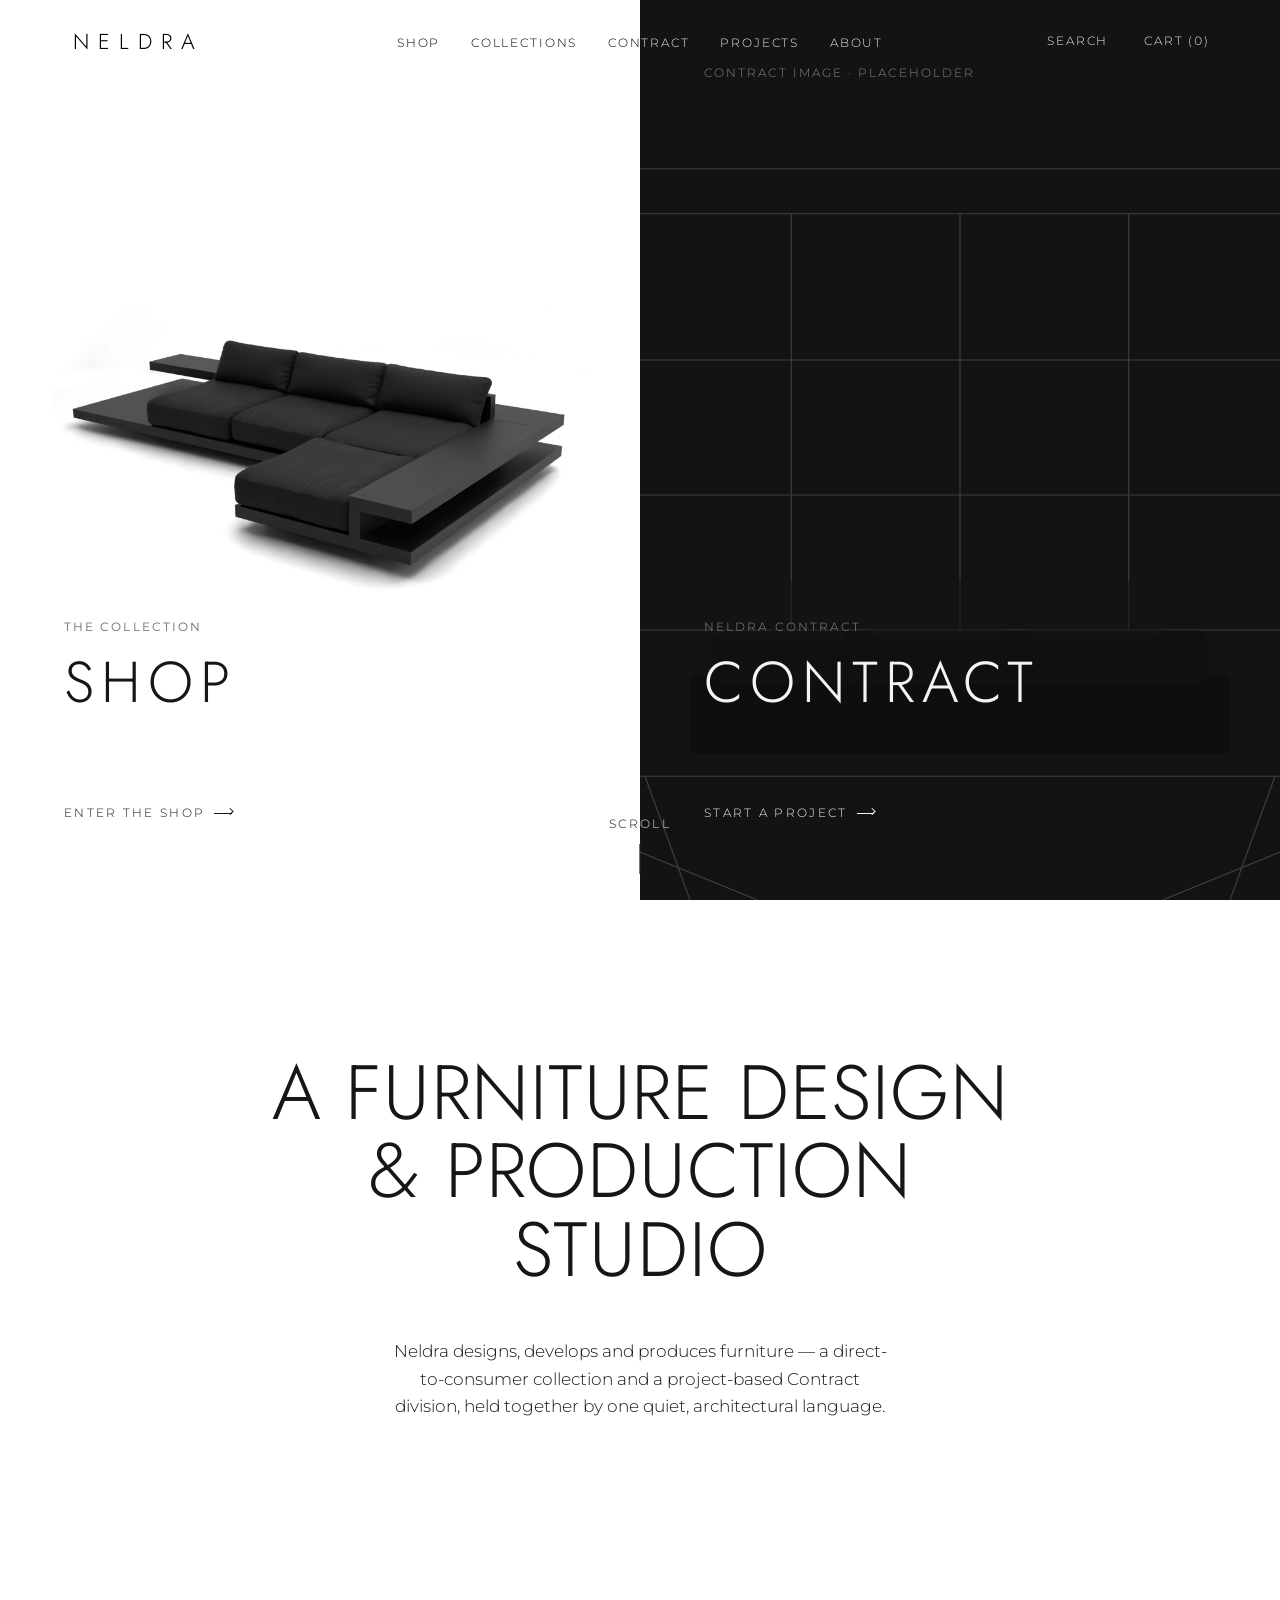
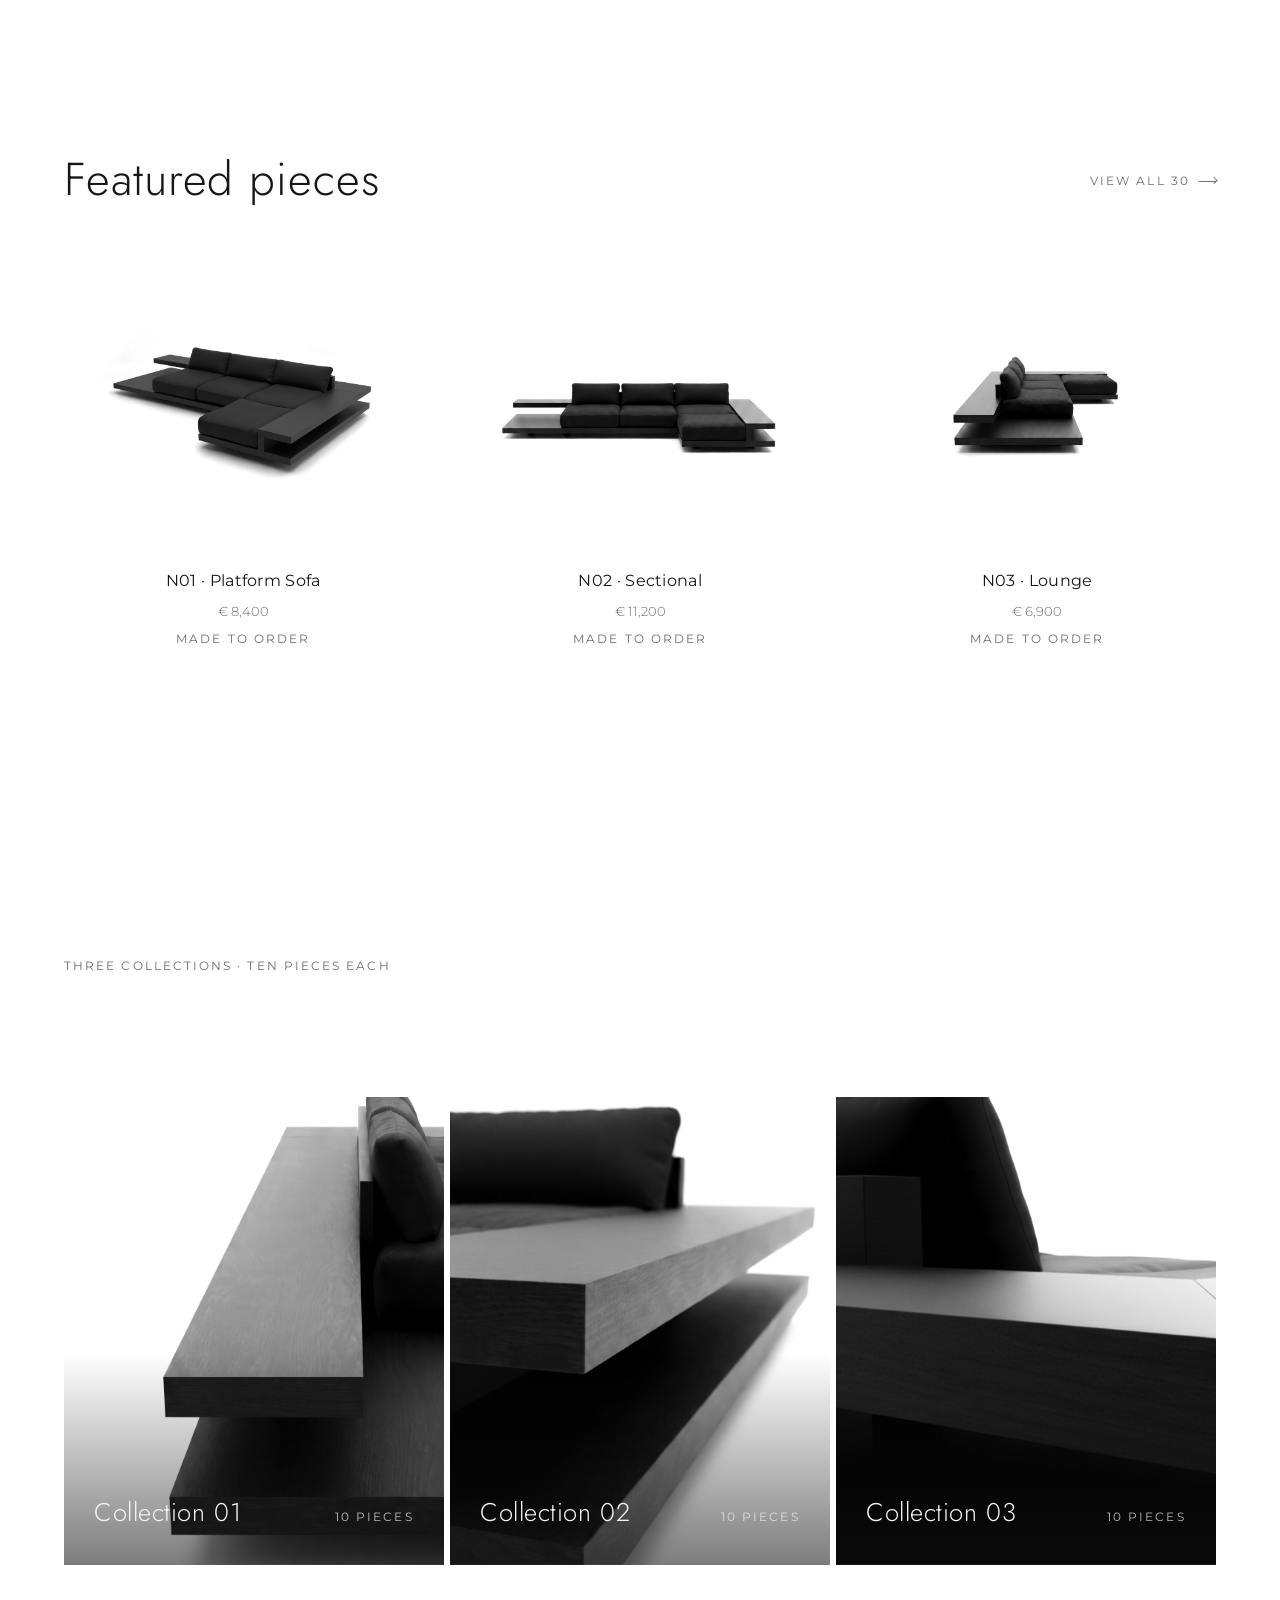
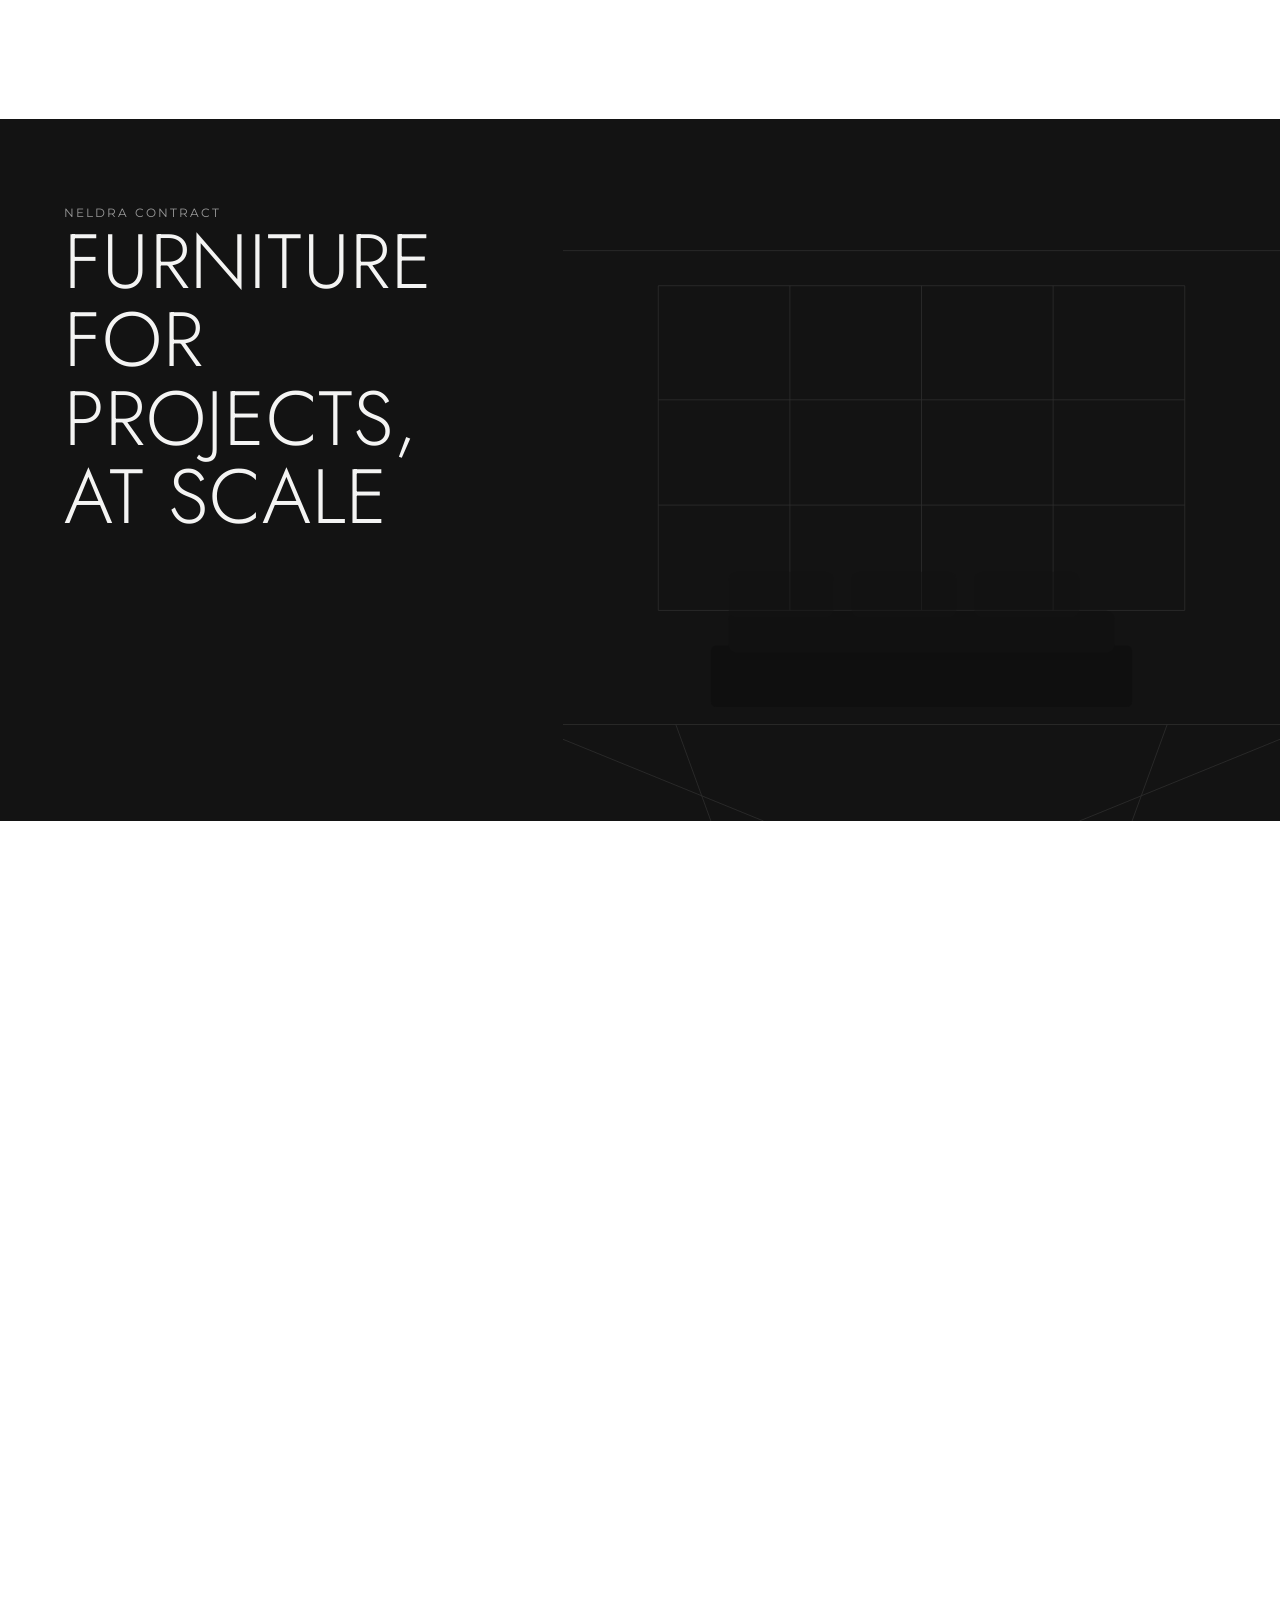
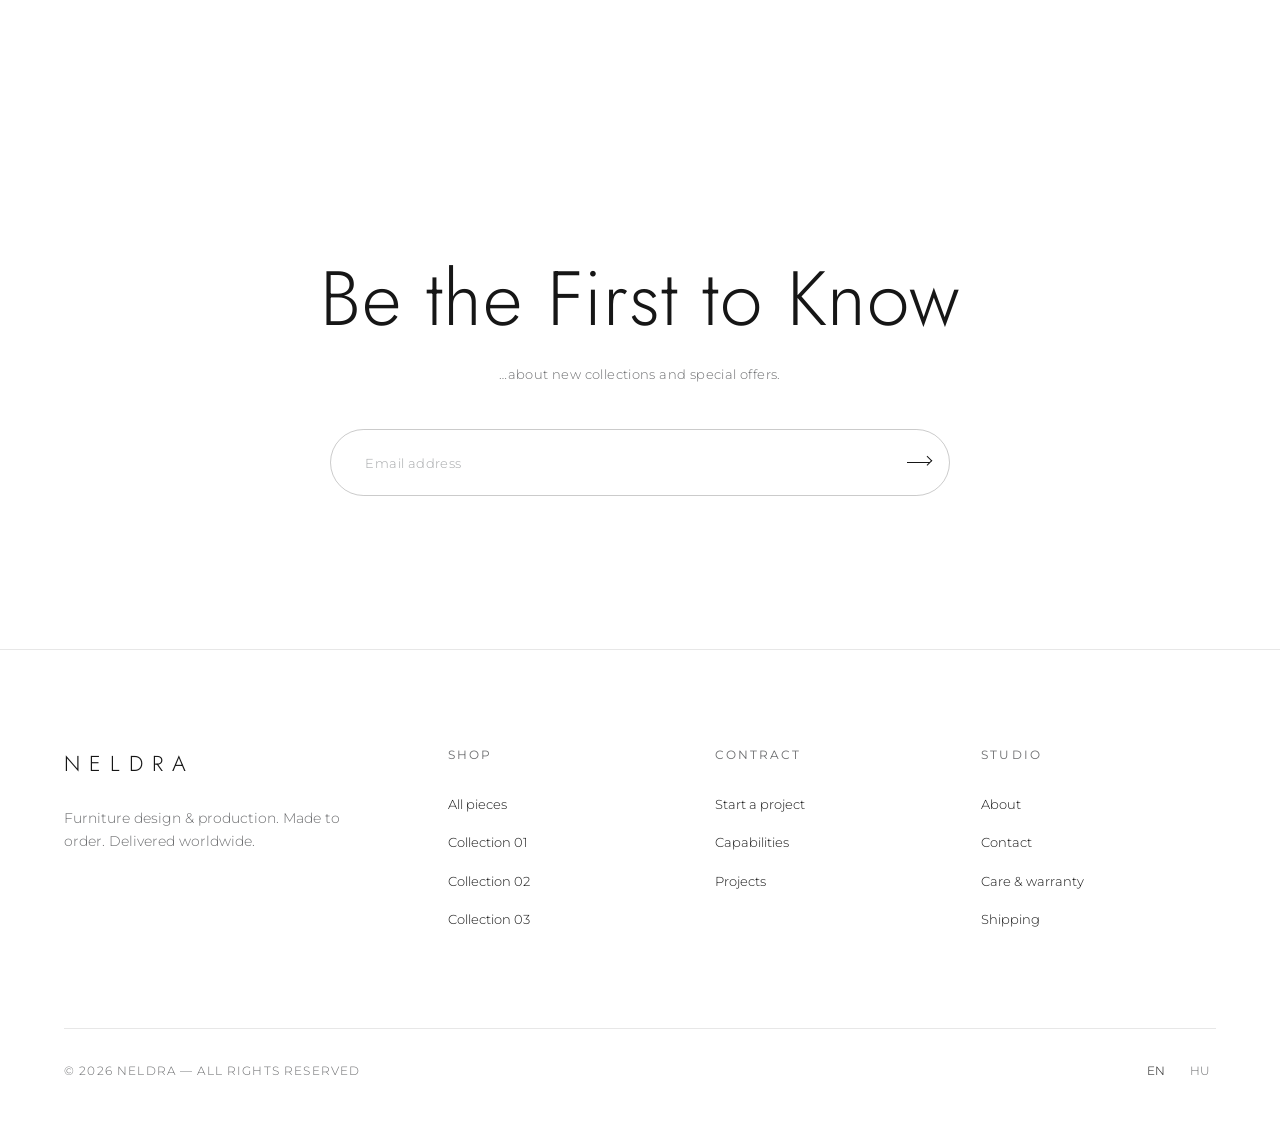
==== commit cc4c2848: "Add Projects page: editorial image-led portfolio with categories, scroll parallax, reveals, horizont" ====
--- a/index.html
+++ b/index.html
@@ -7,7 +7,7 @@
   <meta name="description" content="Neldra is a furniture design and production studio with a direct-to-consumer collection and a project-based Contract division.">
   <link rel="preload" as="font" type="font/woff2" href="wp-content/themes/neldra/assets/fonts/jost-latin.woff2" crossorigin>
   <link rel="preload" as="font" type="font/woff2" href="wp-content/themes/neldra/assets/fonts/montserrat-latin.woff2" crossorigin>
-  <link rel="stylesheet" href="wp-content/themes/neldra/assets/css/neldra.css?v=6">
+  <link rel="stylesheet" href="wp-content/themes/neldra/assets/css/neldra.css?v=7">
 </head>
 <body data-page="home">
   <a class="btn--ghost" href="#main" style="position:absolute;left:-9999px">Skip to content</a>
@@ -22,7 +22,7 @@
         <li><a href="shop.html">Shop</a></li>
         <li><a href="shop.html">Collections</a></li>
         <li><a href="contract.html">Contract</a></li>
-        <li><a href="#projects">Projects</a></li>
+        <li><a href="projects.html">Projects</a></li>
         <li><a href="#about">About</a></li>
       </ul>
     </div>
@@ -56,7 +56,7 @@
           <li><a class="link" href="shop.html">Shop</a></li>
           <li><a class="link" href="shop.html">Collections</a></li>
           <li><a class="link" href="contract.html">Contract</a></li>
-          <li><a class="link" href="#projects">Projects</a></li>
+          <li><a class="link" href="projects.html">Projects</a></li>
           <li><a class="link" href="#about">About</a></li>
         </ul>
       </nav>
@@ -184,14 +184,14 @@
     <section class="section wrap" id="projects" aria-label="Projects">
       <div class="section-head">
         <div><p class="meta" data-reveal>Evidence of execution</p><h2 data-reveal>Selected projects</h2></div>
-        <a class="link meta" href="contract.html" data-reveal>All projects <i class="arrow"></i></a>
+        <a class="link meta" href="projects.html" data-reveal>All projects <i class="arrow"></i></a>
       </div>
       <div class="grid grid--2">
-        <a class="project" href="contract.html" data-reveal>
+        <a class="project" href="projects.html" data-reveal>
           <div class="project__media"><div class="ph ph--contract" style="position:relative"><span class="ph__note">Hotel · Budapest</span></div></div>
           <div class="project__meta"><span class="project__name">Hotel Aurea</span><span class="meta">Budapest · 2025</span></div>
         </a>
-        <a class="project" href="contract.html" data-reveal data-reveal-delay="1">
+        <a class="project" href="projects.html" data-reveal data-reveal-delay="1">
           <div class="project__media"><div class="ph ph--contract" style="position:relative"><span class="ph__note">Restaurant · Vienna</span></div></div>
           <div class="project__meta"><span class="project__name">Maison Vera</span><span class="meta">Vienna · 2025</span></div>
         </a>
@@ -223,7 +223,7 @@
         </div>
         <div class="footer-col">
           <h4>Contract</h4>
-          <ul><li><a class="link" href="contract.html">Start a project</a></li><li><a class="link" href="contract.html">Capabilities</a></li><li><a class="link" href="contract.html">Projects</a></li></ul>
+          <ul><li><a class="link" href="contract.html">Start a project</a></li><li><a class="link" href="contract.html">Capabilities</a></li><li><a class="link" href="projects.html">Projects</a></li></ul>
         </div>
         <div class="footer-col">
           <h4>Studio</h4>
@@ -240,6 +240,6 @@
     </div>
   </footer>
 
-  <script src="wp-content/themes/neldra/assets/js/neldra.js?v=6"></script>
+  <script src="wp-content/themes/neldra/assets/js/neldra.js?v=7"></script>
 </body>
 </html>
--- a/wp-content/themes/neldra/assets/css/neldra.css
+++ b/wp-content/themes/neldra/assets/css/neldra.css
@@ -635,6 +635,68 @@
 .project:hover .project__media > * { transform: scale(1.04); }
 .project__meta { margin-top: var(--sp-3); display: flex; justify-content: space-between; gap: var(--sp-3); }
 .project__name { font-family: var(--font-display); font-size: var(--fs-h3); letter-spacing: .02em; }
+
+/* --------------------------------------------------------------------------
+   11b. Projects page (editorial, parallax, scroll-interactive)
+   -------------------------------------------------------------------------- */
+.proj-hero { padding-block: clamp(3rem, 8vw, 7rem) clamp(2rem, 5vw, 4rem); }
+.proj-hero .hero-title { display: block; }
+.proj-hero .lead { margin-top: clamp(1.5rem, 3vw, 2.5rem); }
+
+/* full-bleed helper (escape the wrap to the viewport edges) */
+.fullbleed { width: 100vw; margin-left: calc(50% - 50vw); }
+
+/* parallax figure: inner image is oversized and translated on scroll */
+.pfig { position: relative; overflow: hidden; background: var(--c-bg-soft); }
+.pfig img {
+  position: absolute;
+  inset: -15% 0;
+  width: 100%;
+  height: 130%;
+  object-fit: cover;
+  will-change: transform;
+}
+.pfig--wide { aspect-ratio: 16 / 9; }
+.pfig--cine { aspect-ratio: 21 / 9; }
+.pfig--tall { aspect-ratio: 3 / 4; }
+.pfig--sq   { aspect-ratio: 1 / 1; }
+
+/* caption under/over a project image */
+.pcap { display: flex; align-items: baseline; justify-content: space-between; gap: 1rem; margin-top: var(--sp-3); flex-wrap: wrap; }
+.pcap__name { font-family: var(--font-display); font-size: var(--fs-h3); letter-spacing: .02em; }
+.pcap__tag { color: var(--c-text-soft); }
+
+/* alternating editorial block: image + minimal text */
+.pblock { display: grid; grid-template-columns: 1.5fr 1fr; gap: clamp(2rem, 5vw, 5rem); align-items: center; }
+.pblock--rev { grid-template-columns: 1fr 1.5fr; }
+.pblock--rev .pblock__text { order: -1; }
+.pblock__num { font-family: var(--font-display); font-size: clamp(2rem, 4vw, 3.4rem); color: var(--c-grey-light); line-height: 1; }
+.pblock__text .meta { margin-top: 1rem; }
+.pblock__text h3 { margin-top: .5rem; }
+.pblock__text p { margin-top: 1rem; color: var(--c-text-soft); font-size: var(--fs-small); max-width: 38ch; }
+
+/* two-up images */
+.ptwo { display: grid; grid-template-columns: 1fr 1fr; gap: clamp(1rem, 2.5vw, 2rem); }
+
+/* horizontal scroll strip */
+.pstrip {
+  display: flex;
+  gap: clamp(1rem, 2vw, 1.75rem);
+  overflow-x: auto;
+  scroll-snap-type: x mandatory;
+  padding-bottom: 1rem;
+  scrollbar-width: none;
+  -webkit-overflow-scrolling: touch;
+}
+.pstrip::-webkit-scrollbar { display: none; }
+.pstrip > figure { flex: 0 0 min(72vw, 440px); scroll-snap-align: start; margin: 0; }
+.pstrip .pfig { aspect-ratio: 4 / 5; }
+
+@media (max-width: 860px) {
+  .pblock, .pblock--rev { grid-template-columns: 1fr; gap: var(--sp-3); }
+  .pblock--rev .pblock__text { order: 0; }
+  .ptwo { grid-template-columns: 1fr; }
+}
 
 /* --------------------------------------------------------------------------
    12. Product page
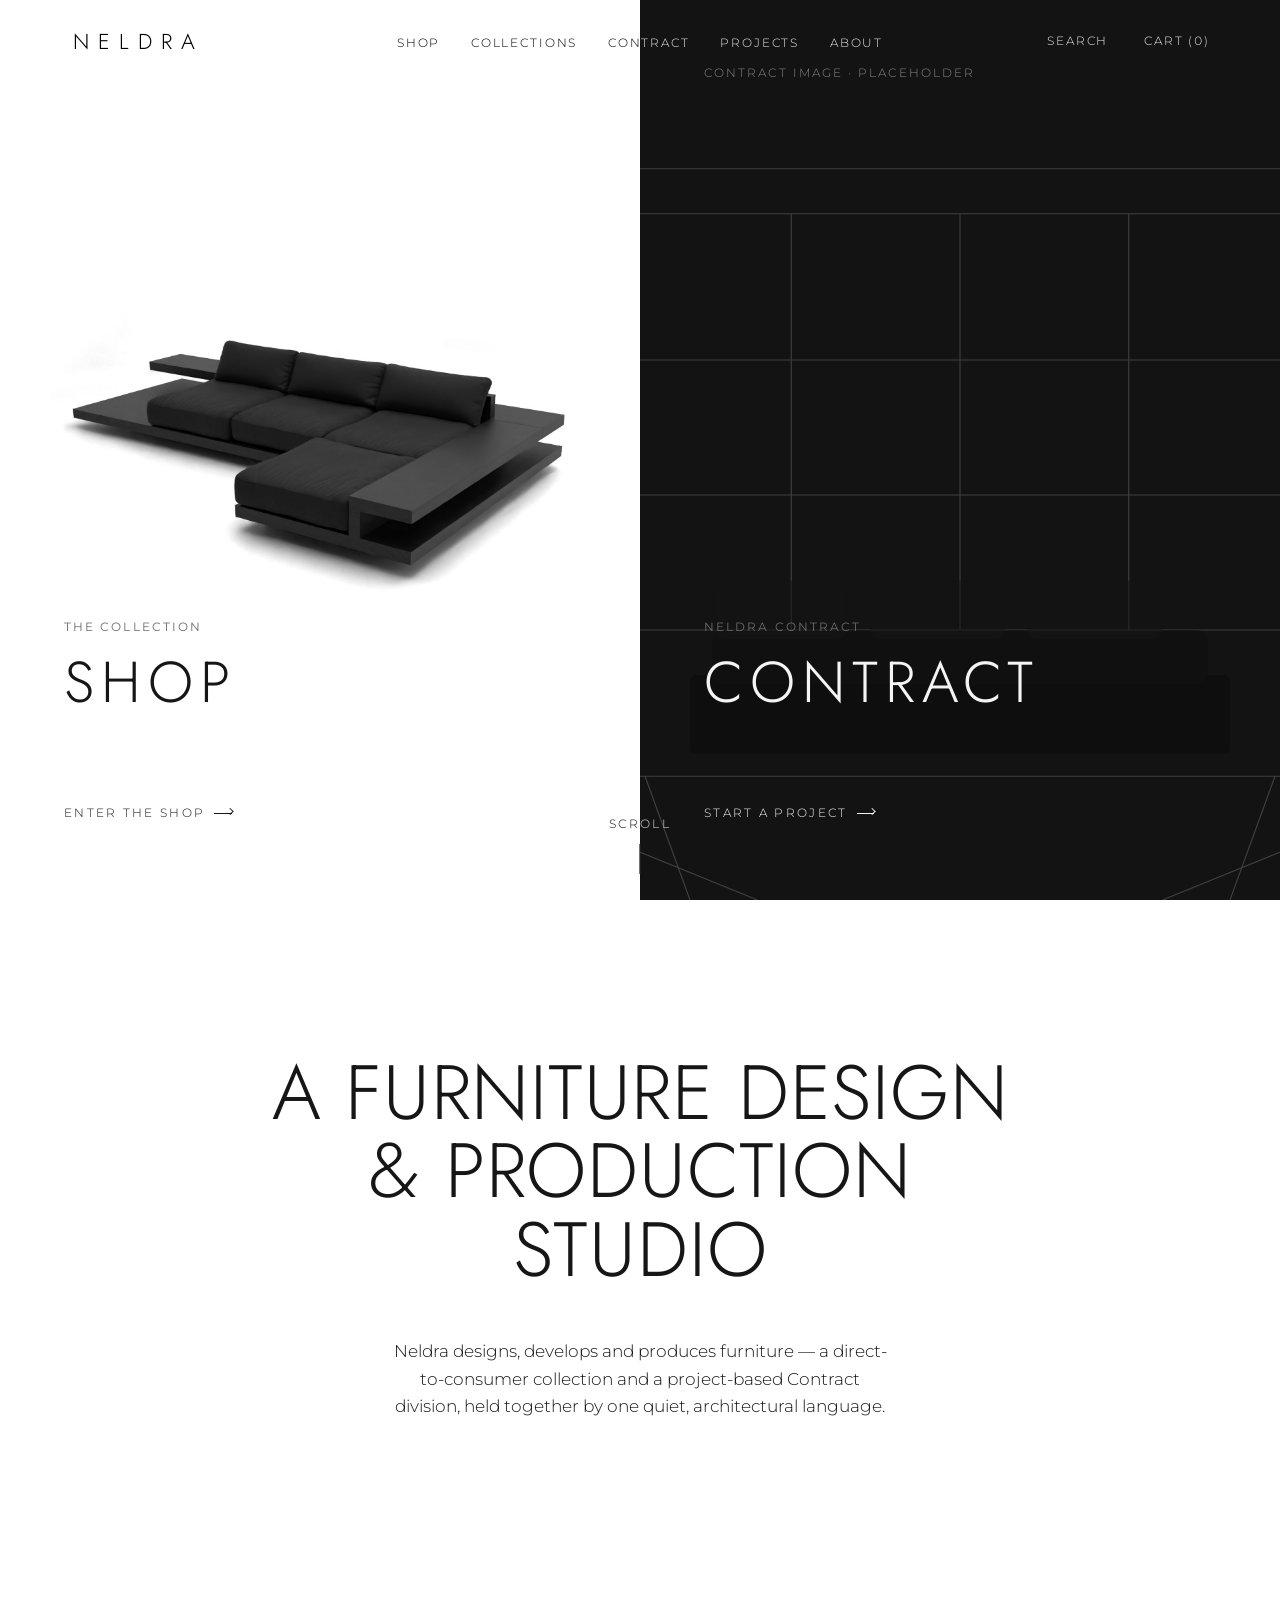
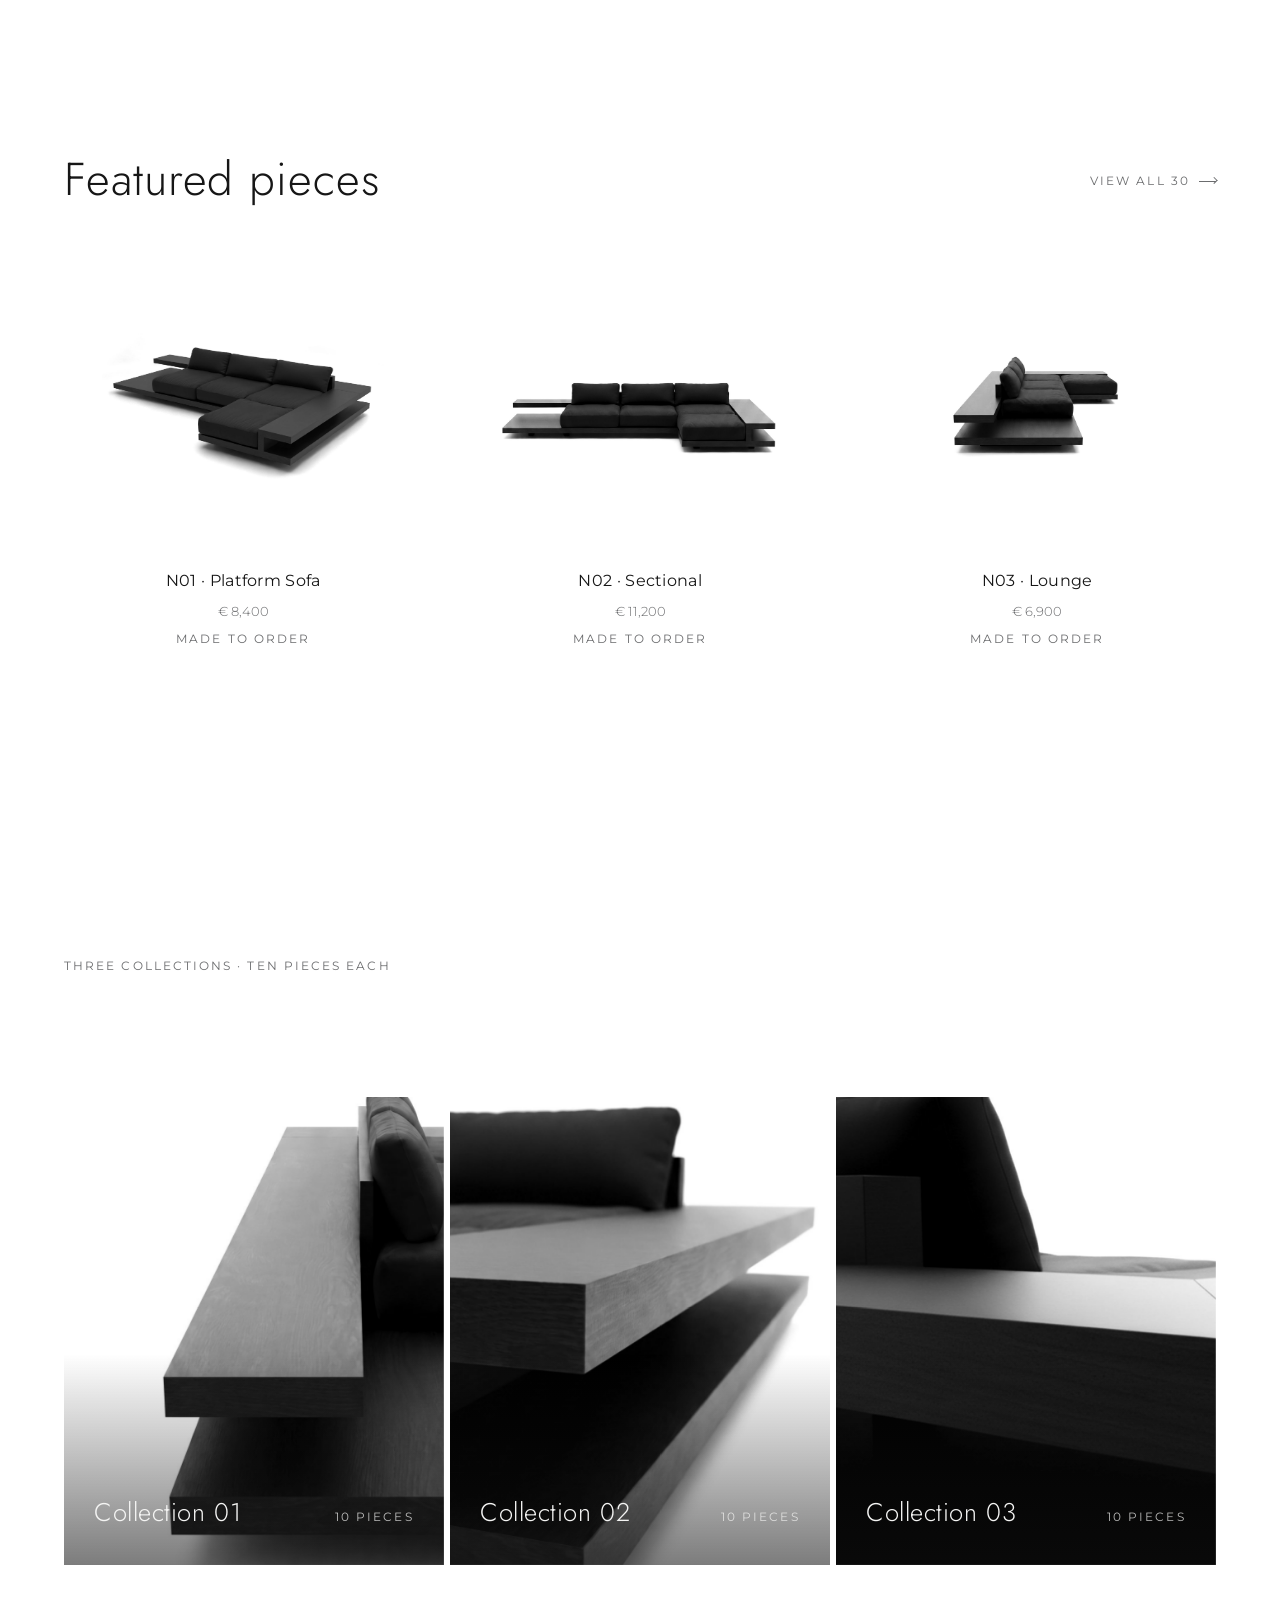
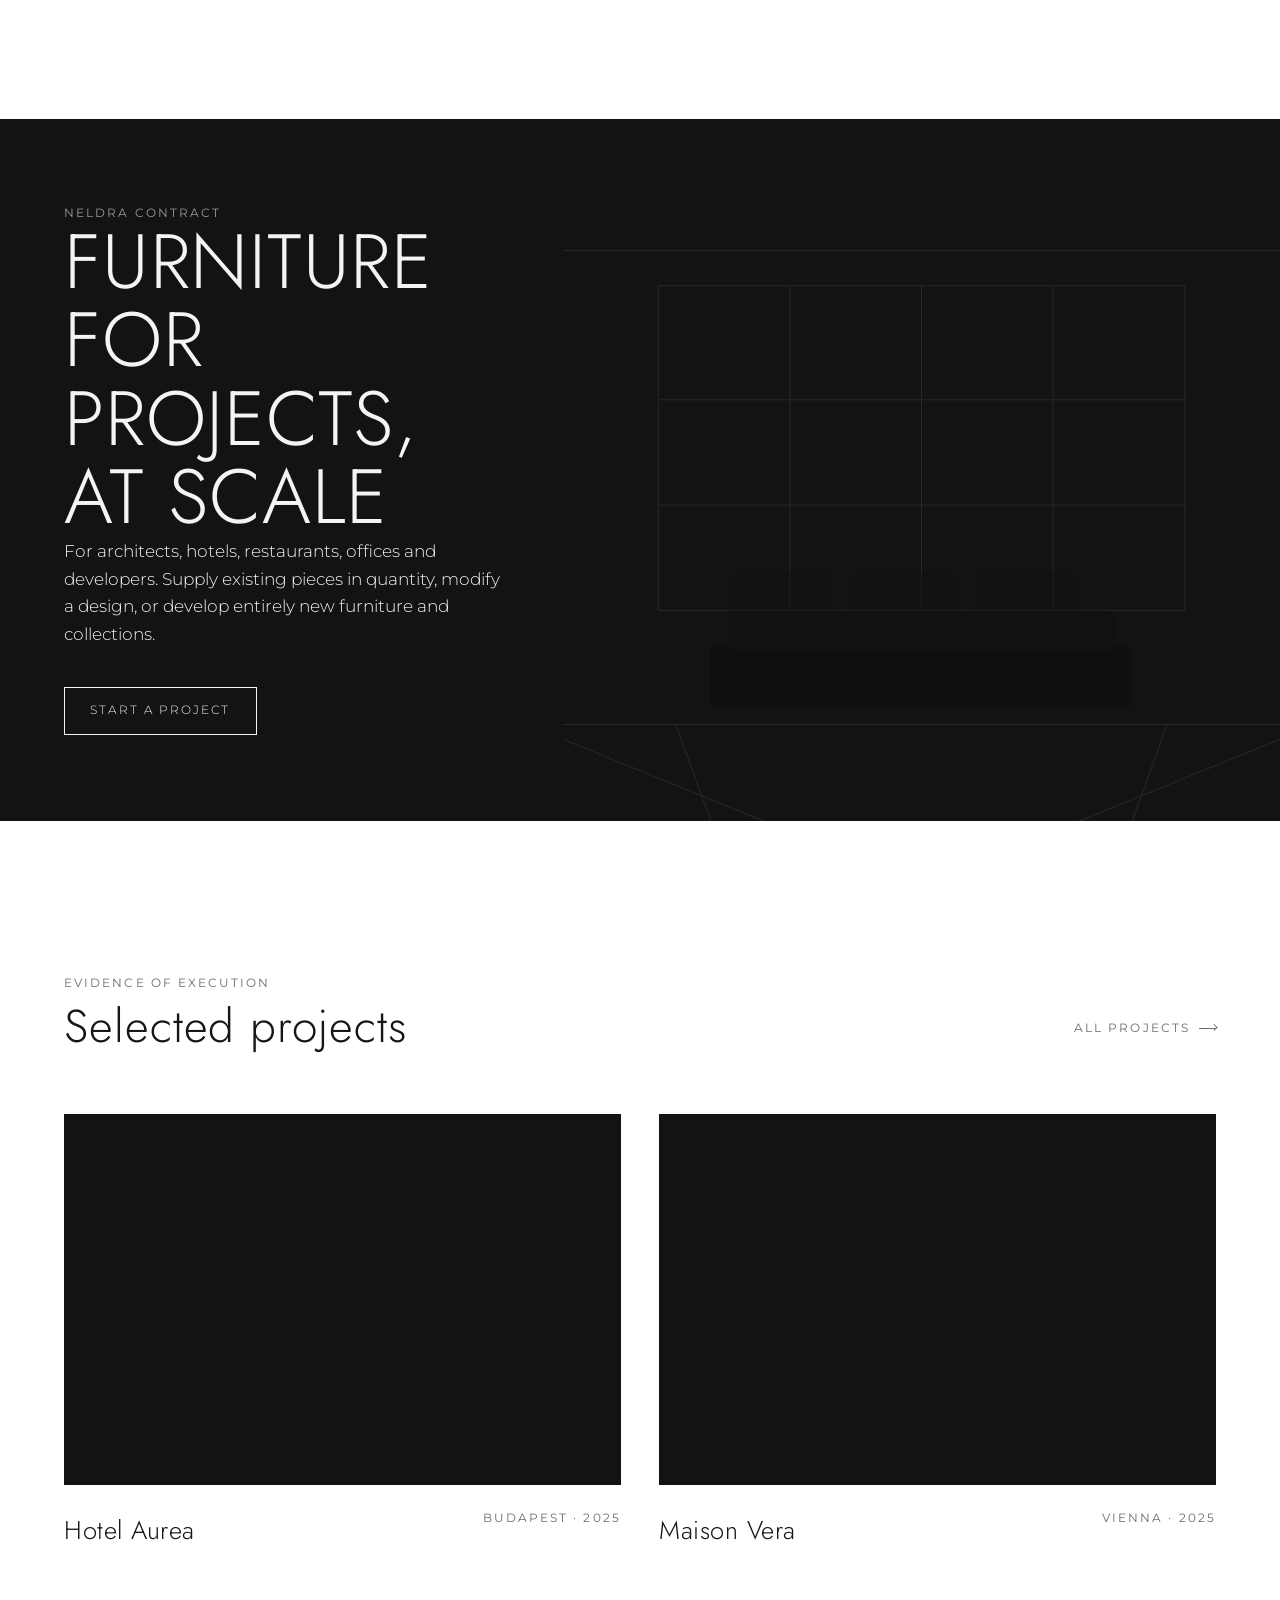
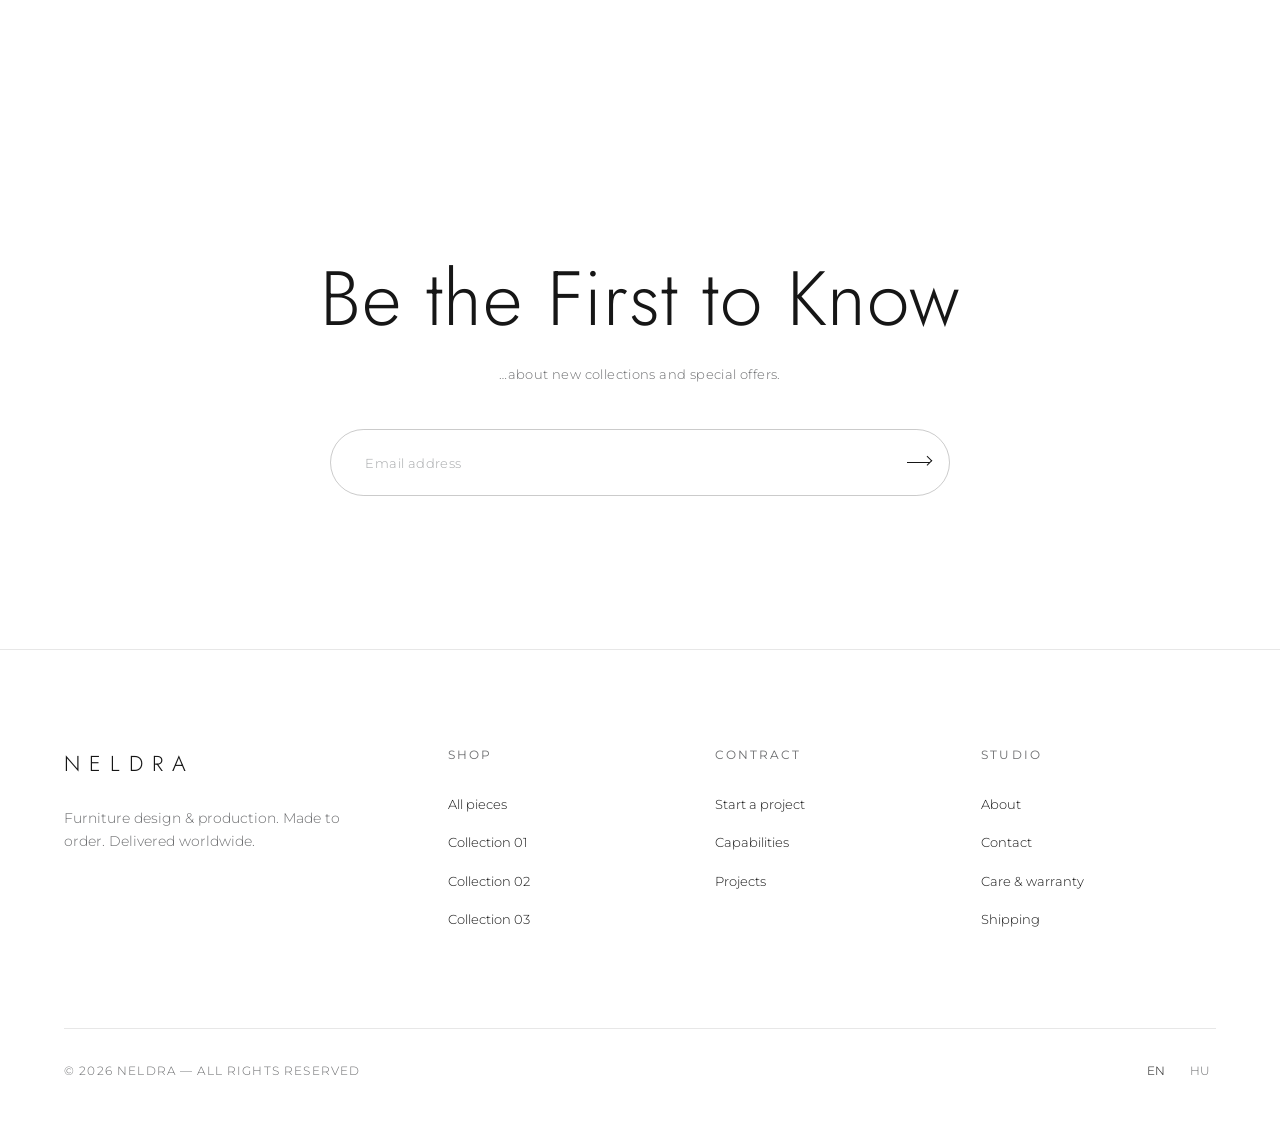
==== commit 4a04438c: "WooCommerce templates match the design (shop grid+density, single product layout, kill default purpl" ====
--- a/index.html
+++ b/index.html
@@ -7,7 +7,7 @@
   <meta name="description" content="Neldra is a furniture design and production studio with a direct-to-consumer collection and a project-based Contract division.">
   <link rel="preload" as="font" type="font/woff2" href="wp-content/themes/neldra/assets/fonts/jost-latin.woff2" crossorigin>
   <link rel="preload" as="font" type="font/woff2" href="wp-content/themes/neldra/assets/fonts/montserrat-latin.woff2" crossorigin>
-  <link rel="stylesheet" href="wp-content/themes/neldra/assets/css/neldra.css?v=7">
+  <link rel="stylesheet" href="wp-content/themes/neldra/assets/css/neldra.css?v=8">
 </head>
 <body data-page="home">
   <a class="btn--ghost" href="#main" style="position:absolute;left:-9999px">Skip to content</a>
@@ -240,6 +240,6 @@
     </div>
   </footer>
 
-  <script src="wp-content/themes/neldra/assets/js/neldra.js?v=7"></script>
+  <script src="wp-content/themes/neldra/assets/js/neldra.js?v=8"></script>
 </body>
 </html>
--- a/wp-content/themes/neldra/assets/css/neldra.css
+++ b/wp-content/themes/neldra/assets/css/neldra.css
@@ -1007,3 +1007,133 @@
   [data-reveal] { opacity: 1 !important; transform: none !important; }
   .panel__intro { opacity: .8 !important; transform: none !important; }
 }
+
+
+/* ==========================================================================
+   19. WooCommerce — mapped onto the Neldra design system
+   ========================================================================== */
+
+/* Shop / collection archive grid */
+.woocommerce ul.products { margin: 0; padding: 0; list-style: none; }
+.woocommerce ul.products.grid { display: grid; }
+.woocommerce ul.products li.product,
+.woocommerce ul.products li.product::before { width: auto; margin: 0; float: none; clear: none; content: none; }
+.woocommerce ul.products li.product { text-align: center; }
+.woocommerce ul.products li.product a { text-decoration: none; color: inherit; }
+.woocommerce ul.products li.product a img {
+  margin: 0 auto;
+  aspect-ratio: 4 / 3;
+  object-fit: contain;
+  padding: clamp(1rem, 3vw, 2.5rem);
+  transition: transform var(--dur-base) var(--ease-brand);
+}
+.woocommerce ul.products li.product:hover a img { transform: scale(1.035); }
+.woocommerce ul.products li.product .woocommerce-loop-product__title {
+  font-family: var(--font-body); font-weight: 400; font-size: 1rem; letter-spacing: .02em;
+  padding: 0; margin-top: var(--sp-3);
+}
+.woocommerce ul.products li.product .price {
+  color: var(--c-text-soft); font-size: var(--fs-small); font-weight: 300;
+  display: block; margin-top: .35rem;
+}
+.woocommerce ul.products li.product .price del { opacity: .5; margin-right: .4em; }
+.woocommerce ul.products li.product .price ins { text-decoration: none; }
+.woocommerce ul.products li.product .product__tag { display: block; margin-top: .5rem; }
+
+/* Buttons: remove the default purple, use the Neldra .btn look */
+.woocommerce a.button, .woocommerce button.button, .woocommerce input.button,
+.woocommerce #respond input#submit, .woocommerce .button, .woocommerce .single_add_to_cart_button {
+  font-family: var(--font-body);
+  font-size: var(--fs-meta);
+  letter-spacing: .18em;
+  text-transform: uppercase;
+  font-weight: 400;
+  background: var(--c-text);
+  color: var(--c-bg);
+  border: 1px solid var(--c-text);
+  border-radius: 0;
+  padding: 1.1em 2.2em;
+  transition: background var(--dur-base) var(--ease-soft), color var(--dur-base) var(--ease-soft);
+}
+.woocommerce a.button:hover, .woocommerce button.button:hover, .woocommerce input.button:hover,
+.woocommerce .button:hover, .woocommerce .single_add_to_cart_button:hover,
+.woocommerce #respond input#submit:hover { background: transparent; color: var(--c-text); }
+/* archive add-to-cart: quieter, borderless until hover */
+.woocommerce ul.products li.product .button {
+  margin-top: var(--sp-2); background: transparent; color: var(--c-text);
+}
+.woocommerce ul.products li.product .button:hover { background: var(--c-text); color: var(--c-bg); }
+
+/* Single product: gallery left, sticky summary right */
+.woocommerce div.product {
+  display: grid;
+  grid-template-columns: 1.15fr 1fr;
+  gap: clamp(2.5rem, 7vw, 8rem);
+  align-items: start;
+}
+.woocommerce div.product .woocommerce-product-gallery { width: auto !important; float: none; margin: 0; }
+.woocommerce div.product .woocommerce-product-gallery img { margin: 0; }
+.woocommerce div.product .entry-summary {
+  width: auto !important; float: none; margin: 0;
+  position: sticky; top: calc(var(--header-h) + 1.5rem);
+}
+.woocommerce div.product .product_title {
+  font-family: var(--font-display); font-weight: 300;
+  font-size: clamp(1.6rem, 2.6vw, 2.4rem); letter-spacing: .01em;
+}
+.woocommerce div.product p.price, .woocommerce div.product span.price {
+  color: var(--c-text); font-family: var(--font-display); font-size: var(--fs-h3); margin-top: .4rem;
+}
+.woocommerce div.product .woocommerce-product-details__short-description { color: var(--c-text-soft); font-size: var(--fs-small); margin-top: var(--sp-3); }
+.woocommerce div.product form.cart { margin-top: var(--sp-4); display: flex; gap: var(--sp-2); align-items: center; flex-wrap: wrap; }
+.woocommerce .quantity input.qty { border: 1px solid var(--c-line); background: transparent; padding: .8em; width: 4em; text-align: center; font: inherit; }
+.woocommerce div.product .product_meta { margin-top: var(--sp-4); font-size: var(--fs-meta); letter-spacing: .06em; color: var(--c-text-soft); text-transform: uppercase; }
+
+/* variations */
+.woocommerce div.product form.variations_form { display: block; width: 100%; }
+.woocommerce table.variations { border: 0; }
+.woocommerce table.variations td, .woocommerce table.variations th { padding: .4rem 0; border: 0; }
+.woocommerce table.variations select { font: inherit; padding: .7em; border: 1px solid var(--c-line); background: transparent; }
+
+/* tabs — quiet; span full width under the two columns */
+.woocommerce div.product .woocommerce-tabs { margin-top: var(--sp-8); grid-column: 1 / -1; }
+.woocommerce div.product .woocommerce-tabs ul.tabs { padding: 0; }
+.woocommerce div.product .woocommerce-tabs ul.tabs::before { border-color: var(--c-line); }
+.woocommerce div.product .woocommerce-tabs ul.tabs li { background: none; border: 0; border-bottom: 1px solid transparent; border-radius: 0; margin: 0 1.5rem 0 0; }
+.woocommerce div.product .woocommerce-tabs ul.tabs li.active { border-bottom-color: var(--c-text); }
+.woocommerce div.product .woocommerce-tabs ul.tabs li a { font-size: var(--fs-meta); letter-spacing: .14em; text-transform: uppercase; padding: .6rem 0; }
+
+/* related / upsells reuse the grid, full width */
+.woocommerce .related, .woocommerce .upsells { grid-column: 1 / -1; margin-top: var(--sp-12); }
+.woocommerce .related > h2, .woocommerce .upsells > h2 { font-family: var(--font-display); font-weight: 300; font-size: var(--fs-h2); margin-bottom: var(--sp-6); }
+
+/* notices */
+.woocommerce-message, .woocommerce-info, .woocommerce-error { border-top-color: var(--c-text); background: var(--c-bg-soft); }
+.woocommerce table.shop_table { border-radius: 0; }
+
+@media (max-width: 900px) {
+  .woocommerce div.product { grid-template-columns: 1fr; }
+  .woocommerce div.product .entry-summary { position: static; }
+}
+
+
+/* Primary (.alt) WooCommerce buttons — beat the default accent decisively */
+.woocommerce a.button.alt, .woocommerce button.button.alt, .woocommerce input.button.alt,
+.woocommerce .button.alt, .woocommerce .single_add_to_cart_button,
+.woocommerce #respond input#submit.alt {
+  background: var(--c-text) !important;
+  color: var(--c-bg) !important;
+  border-color: var(--c-text) !important;
+}
+.woocommerce a.button.alt:hover, .woocommerce button.button.alt:hover, .woocommerce input.button.alt:hover,
+.woocommerce .button.alt:hover, .woocommerce .single_add_to_cart_button:hover,
+.woocommerce #respond input#submit.alt:hover {
+  background: transparent !important;
+  color: var(--c-text) !important;
+}
+
+
+/* WooCommerce adds clearfix ::before/::after to ul.products; in a grid they
+   become phantom cells and shove the first product over. Remove them. */
+.woocommerce ul.products.grid::before,
+.woocommerce ul.products.grid::after { content: none; display: none; }
